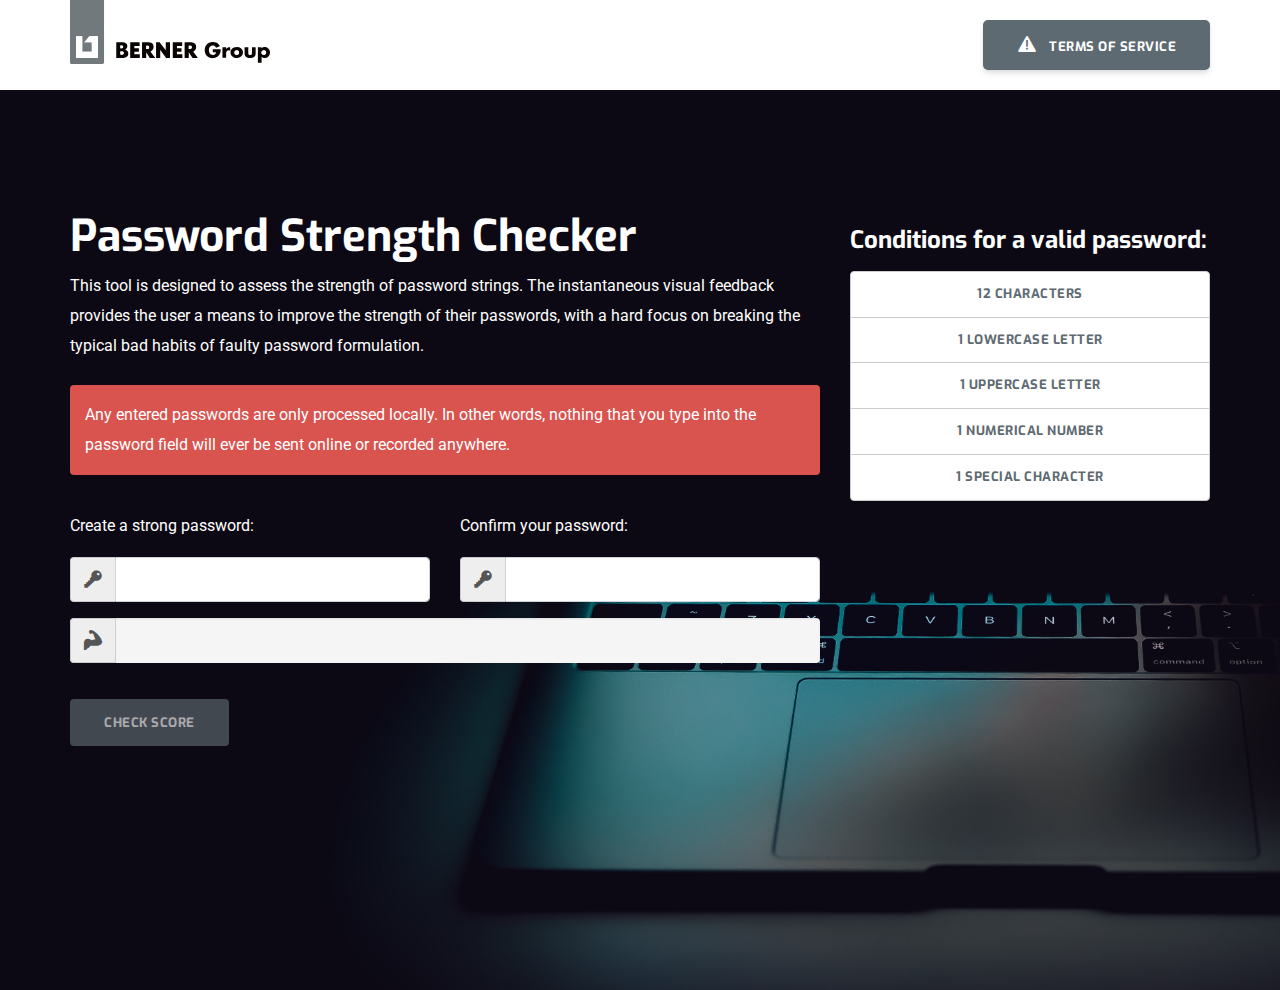
==== password.html @ a25069d3 "Add files via upload" ====
<!DOCTYPE html>
<html lang="en" class="hide-scrollbar">
<head>
<!-- ### META ### -->
<meta http-equiv="Content-Type" content="text/html; charset=UTF-8">
<meta name="author" content="Manuel De Simone">
<!-- ### TITLE ### -->
<title>Password Strength Checker</title>
<!-- ### FAVICON ### -->
<link rel="icon" type="image/svg+xml" href="./images/key.svg">
<!-- ### CSS ### -->
<link rel="stylesheet" href="plugins/bootstrap/css/bootstrap.min.css">
<link rel="stylesheet" href="plugins/icofont/icofont.min.css">
<link rel="stylesheet" href="css/style.css">
</head>
<body id="top">
<!-- ### NAVBAR ### -->
<nav class="navbar navbar-expand-lg navigation" id="navbar">
	<div class="container">
		<a class="navbar-brand" href="index.html">
			<img src="images/logo-bernergroup.svg" alt="Berner Group" class="img-fluid berner-logo">
		</a>
		<button class="navbar-toggler collapsed" type="button" data-toggle="collapse" data-target="#navbarmain" aria-controls="navbarmain" aria-expanded="false" aria-label="Toggle navigation">
			<span class="icofont-navigation-menu"></span>
		</button>
		<div class="collapse navbar-collapse" id="navbarmain">
			<ul class="navbar-nav ml-auto">
				<!-- ### DISCLAIMER BUTTON ### -->
				<button type="button" class="btn btn-main" data-toggle="modal" data-target="#disclaimerModal">
					<i class="icofont-exclamation-tringle mr-2 ico-size"></i> Terms of Service
				</button>
				<!-- ### DISCLAIMER MODAL ### -->
				<div class="modal fade" id="disclaimerModal" tabindex="-1" role="dialog" aria-labelledby="disclaimerModalLabel" aria-hidden="true">
					<div class="modal-dialog modal-lg" role="document">
	  					<div class="modal-content">
							<div class="modal-header">
		  						<h5 class="modal-title" id="disclaimerModalLabel">
									  <i class="icofont-exclamation-tringle mr-2 ico-size"></i> Terms of Service
								</h5>
		  						<button type="button" class="close" data-dismiss="modal" aria-label="Close">
									<span aria-hidden="true">&times;</span>
		  						</button>
							</div>
						<!-- ### DISCLAIMER BODY ### -->
						<div class="modal-body">
							<p>Please read these terms of service carefully before using Our Service.</p>
							<h4>Interpretation</h4>
								<p>The words of which the initial letter is capitalized have meanings defined under the following conditions. The following definitions shall have the same meaning regardless of whether they appear in singular or in plural.</p>
							<h4>Definitions</h4>
								<p>For the purposes of these Terms of Service:</p>
								<ul>
									<li>
										<p><strong>Affiliate</strong> means an entity that controls, is controlled by or is under common control with a party, where &quot;control&quot; means ownership of 50% or more of the shares, equity interest or other securities entitled to vote for election of directors or other managing authority.</p>
									</li>
									<li>
										<p><strong>Country</strong> refers to: Baden-Württemberg, Germany</p>
									</li>
									<li>
										<p><strong>Company</strong> (referred to as either &quot;the Company&quot;, &quot;We&quot;, &quot;Us&quot; or &quot;Our&quot; in this Agreement) refers to Password Strength Checker.</p>
									</li>
									<li>
										<p><strong>Device</strong> means any device that can access the Service such as a computer, a cellphone or a digital tablet.</p>
									</li>
									<li>
										<p><strong>Service</strong> refers to the Website.</p>
									</li>
									<li>
										<p><strong>Terms and Conditions</strong> (also referred as &quot;Terms&quot;) mean these Terms and Conditions that form the entire agreement between You and the Company regarding the use of the Service. This Terms and Conditions agreement has been created with the help of the <a href="https://www.termsfeed.com/terms-conditions-generator/" target="_blank">Terms and Conditions Generator</a>.</p>
									</li>
									<li>
										<p><strong>Third-party Social Media Service</strong> means any services or content (including data, information, products or services) provided by a third-party that may be displayed, included or made available by the Service.</p>
									</li>
									<li>
										<p><strong>Website</strong> refers to Password Strength Checker, accessible from <a href="https://adreport.berner.lan/passwordchecker" rel="external nofollow noopener" target="_blank">https://adreport.berner.lan/passwordchecker</a></p>
									</li>
									<li>
										<p><strong>You</strong> means the individual accessing or using the Service, or the company, or other legal entity on behalf of which such individual is accessing or using the Service, as applicable.</p>
									</li>
									</ul>
							<h4>Acknowledgment</h4>
								<p>These are the Terms and Conditions governing the use of this Service and the agreement that operates between You and the Company. These Terms and Conditions set out the rights and obligations of all users regarding the use of the Service.</p>
								<p>Your access to and use of the Service is conditioned on Your acceptance of and compliance with these Terms and Conditions. These Terms and Conditions apply to all visitors, users and others who access or use the Service.</p>
								<p>By accessing or using the Service You agree to be bound by these Terms and Conditions. If You disagree with any part of these Terms and Conditions then You may not access the Service.</p>
								<p>You represent that you are over the age of 18. The Company does not permit those under 18 to use the Service.</p>
								<p>Your access to and use of the Service is also conditioned on Your acceptance of and compliance with the Privacy Policy of the Company. Our Privacy Policy describes Our policies and procedures on the collection, use and disclosure of Your personal information when You use the Application or the Website and tells You about Your privacy rights and how the law protects You. Please read Our Privacy Policy carefully before using Our Service.</p>
							<h4>Links to Other Websites</h4>
								<p>Our Service may contain links to third-party web sites or services that are not owned or controlled by the Company.</p>
								<p>The Company has no control over, and assumes no responsibility for, the content, privacy policies, or practices of any third party web sites or services. You further acknowledge and agree that the Company shall not be responsible or liable, directly or indirectly, for any damage or loss caused or alleged to be caused by or in connection with the use of or reliance on any such content, goods or services available on or through any such web sites or services.</p>
								<p>We strongly advise You to read the terms and conditions and privacy policies of any third-party web sites or services that You visit.</p>
							<h4>Termination</h4>
								<p>We may terminate or suspend Your access immediately, without prior notice or liability, for any reason whatsoever, including without limitation if You breach these Terms and Conditions.</p>
								<p>Upon termination, Your right to use the Service will cease immediately.</p>
							<h4>Limitation of Liability</h4>
								<p>Notwithstanding any damages that You might incur, the entire liability of the Company and any of its suppliers under any provision of this Terms and Your exclusive remedy for all of the foregoing shall be limited to the amount actually paid by You through the Service or 100 USD if You haven't purchased anything through the Service.</p>
								<p>To the maximum extent permitted by applicable law, in no event shall the Company or its suppliers be liable for any special, incidental, indirect, or consequential damages whatsoever (including, but not limited to, damages for loss of profits, loss of data or other information, for business interruption, for personal injury, loss of privacy arising out of or in any way related to the use of or inability to use the Service, third-party software and/or third-party hardware used with the Service, or otherwise in connection with any provision of this Terms), even if the Company or any supplier has been advised of the possibility of such damages and even if the remedy fails of its essential purpose.</p>
								<p>Some states do not allow the exclusion of implied warranties or limitation of liability for incidental or consequential damages, which means that some of the above limitations may not apply. In these states, each party's liability will be limited to the greatest extent permitted by law.</p>
							<h4>&quot;AS IS&quot; and &quot;AS AVAILABLE&quot; Disclaimer</h4>
								<p>The Service is provided to You &quot;AS IS&quot; and &quot;AS AVAILABLE&quot; and with all faults and defects without warranty of any kind. To the maximum extent permitted under applicable law, the Company, on its own behalf and on behalf of its Affiliates and its and their respective licensors and service providers, expressly disclaims all warranties, whether express, implied, statutory or otherwise, with respect to the Service, including all implied warranties of merchantability, fitness for a particular purpose, title and non-infringement, and warranties that may arise out of course of dealing, course of performance, usage or trade practice. Without limitation to the foregoing, the Company provides no warranty or undertaking, and makes no representation of any kind that the Service will meet Your requirements, achieve any intended results, be compatible or work with any other software, applications, systems or services, operate without interruption, meet any performance or reliability standards or be error free or that any errors or defects can or will be corrected.</p>
								<p>Without limiting the foregoing, neither the Company nor any of the company's provider makes any representation or warranty of any kind, express or implied: (i) as to the operation or availability of the Service, or the information, content, and materials or products included thereon; (ii) that the Service will be uninterrupted or error-free; (iii) as to the accuracy, reliability, or currency of any information or content provided through the Service; or (iv) that the Service, its servers, the content, or e-mails sent from or on behalf of the Company are free of viruses, scripts, trojan horses, worms, malware, timebombs or other harmful components.</p>
								<p>Some jurisdictions do not allow the exclusion of certain types of warranties or limitations on applicable statutory rights of a consumer, so some or all of the above exclusions and limitations may not apply to You. But in such a case the exclusions and limitations set forth in this section shall be applied to the greatest extent enforceable under applicable law.</p>
							<h4>Governing Law</h4>
								<p>The laws of the Country, excluding its conflicts of law rules, shall govern this Terms and Your use of the Service. Your use of the Application may also be subject to other local, state, national, or international laws.</p>
							<h4>Disputes Resolution</h4>
								<p>If You have any concern or dispute about the Service, You agree to first try to resolve the dispute informally by contacting the Company.</p>
							<h4>For European Union (EU) Users</h4>
								<p>If You are a European Union consumer, you will benefit from any mandatory provisions of the law of the country in which you are resident in.</p>
							<h4>United States Legal Compliance</h4>
								<p>You represent and warrant that (i) You are not located in a country that is subject to the United States government embargo, or that has been designated by the United States government as a &quot;terrorist supporting&quot; country, and (ii) You are not listed on any United States government list of prohibited or restricted parties.</p>
							<h4>Severability</h4>
								<p>If any provision of these Terms is held to be unenforceable or invalid, such provision will be changed and interpreted to accomplish the objectives of such provision to the greatest extent possible under applicable law and the remaining provisions will continue in full force and effect.</p>
							<h4>Waiver</h4>
								<p>Except as provided herein, the failure to exercise a right or to require performance of an obligation under this Terms shall not effect a party's ability to exercise such right or require such performance at any time thereafter nor shall be the waiver of a breach constitute a waiver of any subsequent breach.</p>
							<h4>Translation Interpretation</h4>
								<p>These Terms and Conditions may have been translated if We have made them available to You on our Service.
								You agree that the original English text shall prevail in the case of a dispute.</p>
							<h4>Changes to These Terms and Conditions</h4>
								<p>We reserve the right, at Our sole discretion, to modify or replace these Terms at any time. If a revision is material We will make reasonable efforts to provide at least 30 days' notice prior to any new terms taking effect. What constitutes a material change will be determined at Our sole discretion.</p>
								<p>By continuing to access or use Our Service after those revisions become effective, You agree to be bound by the revised terms. If You do not agree to the new terms, in whole or in part, please stop using the website and the Service.</p>
							<h4>Contact</h4>
								<p>If you have any questions about these Terms and Conditions, You can contact me by email: manuel.desimone@berner-group.com</p>
						</div>
							<div class="modal-footer">
		  						<button type="button" class="btn btn-main" data-dismiss="modal">Understood</button>
							</div>
	  					</div>
					</div>
  				</div>
			</ul>
		</div>
	</div>
</nav>
<!-- ### HEADER ### -->
<header class="masthead">
<section class="page-title">	
  <div class="container">
    <div class="row">
		<!-- ### FIELD INPUT ### -->
		<div class="col-md-8">
			<h2 class="mb-2 title-color text-white">Password Strength Checker</h2>
			<p class="mb-4 text-white">This tool is designed to assess the strength of password strings. The instantaneous visual feedback provides the user a means to improve the strength of their passwords, with a hard focus on breaking the typical bad habits of faulty password formulation.</p>
			<p class="danger">Any entered passwords are only processed locally. In other words, nothing that you type into the password field will ever be sent online or recorded anywhere.</p>
			<form id="checkpw" data-toggle="validator" role="form">
					<!-- ### PASSWORD INPUT ### -->
					<div class="new-user">
						<div class="form-group password-group">
								<div class="form-inline row">
									<!-- ### PASSWORD 1 ### -->
									<div class="col-sm-6">
										<p class="text-white">Create a strong password:</p>
										<div class="input-group">
											<span class="input-group-addon"><i class="icofont-key ico-size"></i></span>
											<input
												type="password"
												id="password"
												data-toggle="password"
												class="form-control border-radius-right"
												name="passwordType"
												onkeyup="validatePassword();checkPassword();"
												oninput="confirmPassword();"
												required>
										</div>
										<div class="help-block"></div>
									</div>
									<!-- ### PASSWORD 2 ### -->
									<div class="col-sm-6">
										<p class="text-white">Confirm your password:</p>
										<div class="input-group">
											<span class="input-group-addon"><i class="icofont-key ico-size"></i></span>
											<input 
												type="password"
												id="password2"
												class="form-control border-radius-right" 
												data-match="#password"
												onkeyup="checkPassword();"
												oninput="confirmPassword();"
												required>
										</div>
										<div class="help-block"></div>
									</div>
								</div>
								<!-- ### PASSWORD STRENGTH ### -->
								<div class="progress mt-3 input-group">
									<span class="input-group-addon border-right"><i class="icofont-muscle ico-size"></i></span>
									<span id="passwordStrength" class="progress-bar" role="progressbar" aria-valuenow="0" aria-valuemin="0" aria-valuemax="100"></span>
								</div>
							<!-- ### SHOW PASSWORD <div id="showPassword"></div> ### -->
						</div>
					</div>
				<!-- ### CHECK BUTTON ### -->
				<!-- <span id="confirm-message2" class="confirm-message"></span> -->
				<div class="form-group">
					<input type="button" id="btn-confirm" class="btn btn-main btn-round" data-toggle="modal" data-target="#ModalCenter" value="Check Score" disabled></input>
				</div>
  				<!-- ### SCORE MODAL ### -->
  				<div class="modal fade" id="ModalCenter" tabindex="-1" role="dialog" aria-labelledby="ModalCenterTitle" aria-hidden="true">
					<div class="modal-dialog modal-dialog-centered" role="document">
	  					<div class="modal-content">
							<div class="modal-header">
		  						<h5 class="modal-title" id="ModalLongTitle">Password Scoring</h5>
		  						<button type="button" class="close" data-dismiss="modal" aria-label="Close">
									<span aria-hidden="true">&times;</span>
		  						</button>
							</div>
							<!-- ### PASSWORD SCORE ### -->
							<div class="modal-body">
								<canvas id="confetti"></canvas>
								
								<p id="value-text" class="text-bold score">Password Score is 
									<span id="value-digit"></span>
								</p>
								<span id="confirmMessage" class="confirm-message"></span>
							</div>
							<div class="modal-footer">
		  						<button type="button" class="btn btn-main btn-button" onClick="location.href='password.html'"> <i class="icofont-refresh mr-2 ico-size"></i> Restart</button>
							</div>
	  					</div>
					</div>
  				</div>
			</form>
		</div>
		<!-- ### CHECKER LIST ### -->
      	<div class="col-md-4">
        	<div class="block text-center">
				<div class="icon d-flex align-items-center text-center">
					<h3 class="mt-3 mb-3 text-white">Conditions for a valid password:</h3>
				</div>
		  		<div class="jumbotron-fluid nopadding">
					<div class="container">
			  			<ul class="list-group" id="requirements">
							<li id="length" class="list-group-item" data-type="check">12 characters</li>
							<li id="lowercase" class="list-group-item" data-type="check">1 lowercase letter</li>
							<li id="uppercase" class="list-group-item" data-type="check">1 uppercase letter</li>
							<li id="number" class="list-group-item" data-type="check">1 numerical number</li>
							<li id="special" class="list-group-item" data-type="check">1 special character</li>
			  			</ul>
					</div>
		  		</div>
        	</div>
      	</div>
    </div>
  </div>
</section>
</header>
<!-- ### JS ### -->
<script src="plugins/jquery/jquery.js"></script>
<script src="plugins/bootstrap/js/bootstrap.min.js"></script>
<script src="plugins/confetti/confetti.js"></script>
<script>
// CHEATING NOT ALLOWED
$('body').bind('copy paste',function(e) {
    e.preventDefault(); return false; 
});

// DISABLE BUTTON IF INPUT IS NOT MATCHING
function confirmPassword() {
	var input1 = $("#password").val();
	var input2 = $("#password2").val();

    if (input1 == input2) {
		$('#btn-confirm').removeAttr("disabled");
    }
    else if (input1 !== input2) {
		$('#btn-confirm').attr("disabled", true);
	}
}

// MATCHING PASSWORD INPUTS
function checkPassword() {
    var password = document.getElementById("password");
    var confirm  = document.getElementById("password2");
    var white_text  = "#ffffff";
    var good_color  = "#5cb85c";
    var meh_color   = "#f0ad4e";
    var bad_color   = "#d9534f";

    if (password.value == confirm.value) {
        confirm.style.backgroundColor   = good_color;
        confirm.style.color             = white_text;
    } else {
        confirm.style.backgroundColor   = bad_color;
        confirm.style.color             = white_text;
    }
}

// PASSWORD VALIDATION
function validatePassword() {
    var text = document.getElementById('password').value;
    var length = document.getElementById('length');
    var lowercase = document.getElementById('lowercase');
    var uppercase = document.getElementById('uppercase');
    var number = document.getElementById('number');
    var special = document.getElementById('special');

    checkIfEightChar(text) ? length.classList.add('list-group-item-success') : length.classList.remove('list-group-item-success');
    checkIfOneLowercase(text) ? lowercase.classList.add('list-group-item-success') : lowercase.classList.remove('list-group-item-success');
    checkIfOneUppercase(text) ? uppercase.classList.add('list-group-item-success') : uppercase.classList.remove('list-group-item-success');
    checkIfOneDigit(text) ? number.classList.add('list-group-item-success') : number.classList.remove('list-group-item-success');
    checkIfOneSpecialChar(text) ? special.classList.add('list-group-item-success') : special.classList.remove('list-group-item-success');
}

function checkIfEightChar(text){
    return text.length >= 12;}
function checkIfOneLowercase(text) {
    return /[a-z]/.test(text);}
function checkIfOneUppercase(text) {
    return /[A-Z]/.test(text);}
function checkIfOneDigit(text) {
    return /[0-9]/.test(text);}
function checkIfOneSpecialChar(text) {
    return /[_()~`!#$%\^&*+=\-\[\]\\';,/{}|\\":<>\?]/g.test(text);}

// MEASURE PASSWORD STRENGTH
function ClassifyChar(ch) {
			if (('a' <= ch && 'z' >= ch ) || ' ' == ch)
				return 'lower';
			if ('A' <= ch && 'Z' >= ch)
				return 'upper';
			if ('0' <= ch && '9' >= ch)
				return 'number';
			if (0 <= "`~!@#$%^&*()_-+={}|[]\\:\";',./<>?".indexOf(ch))
				return 'symbol';
			return 'other';
		}
		
		function CalcPasswordStrength(pw) {
			if (!pw.length)
				return 0;
			
			var score = {"lower":26, "upper":26, "number":10, "symbol":35, "other":20};
			
			var dist = {}, used = {};
			for (var i = 0; i < pw.length; i++)
				if (undefined === used[pw[i]])
				{	used[pw[i]] = 1;
					var c = ClassifyChar(pw[i]);
					if (undefined === dist[c])
						dist[c] = score[c] / 2;
					else 
						dist[c] = score[c];
				}
		
				var total = 0;
				$.each(dist, function(k,v){total += v;});
		
				used = {};
				var strength = 1;
				for (var i = 0; i < pw.length; i++)
				{	
					if (undefined === used[pw[i]])
						used[pw[i]] = 1;
					else 
						used[pw[i]]++;
				
					if (total > used[pw[i]])
						strength *= total / used [pw[i]];
				}
			
				return parseInt(Math.log(strength));
		}
            // PROGRESS BAR OF PASSWORD STRENGTH
			$("#password").keyup(function(e) {	
				var ctrl = "#passwordStrength";
				var strength = CalcPasswordStrength($("#password").val());
				var percent = Math.max(15, Math.min(100, parseInt(strength)));
		
				$('#showPassword').text($("#password").val());
		
				$(ctrl).width('' + percent + '%');	
				$(ctrl).removeClass( 'progress-bar-success progress-bar-warning progress-bar-danger' );
			
				if (40 > strength)	
					$(ctrl).text("Weak"),
					$(ctrl).addClass("progress-bar-danger");
				else if (60 > strength)	
					$(ctrl).text("Moderate"),
					$(ctrl).addClass("progress-bar-warning");
				else if (90 > strength)	
					$(ctrl).text("Strong"),
					$(ctrl).addClass("progress-bar-success");
				else
					$(ctrl).text("Very Strong"),
					$(ctrl).addClass("progress-bar-success");
			
				$(ctrl).attr("data-strength",strength);
				$(this).attr("data-strength",strength);

                // OUTPUT VALUE OF PASSWORD STRENGTH
				document.getElementById("value-digit").innerHTML = strength;

                // CHANGING BACKGROUND, ADDING TEXT AND CONFETTI DEPENDING ON PASSWORD STRENGTH
                $(document).ready(function() {
					let btnConfetti = document.querySelector("#confetti");
					var confettiSettings = {target: "confetti"};
					var confetti = new ConfettiGenerator(confettiSettings);
					var message = document.getElementById("confirmMessage");
					confetti.render();

                    $('#btn-confirm').click(function(){
                        if (40 > strength)	
							$("#value-text").addClass("progress-bar-danger"),
					        $("#value-digit").addClass("progress-bar-danger"),
							message.innerHTML = "<p>This password is quite short. The longer a password is the more secure it will be.</p>";
				        else if (60 > strength)
							$("#value-text").removeClass("progress-bar-danger"),
                            $("#value-digit").removeClass("progress-bar-danger"),
							$("#value-text").addClass("progress-bar-warning"),
					        $("#value-digit").addClass("progress-bar-warning"),
							message.innerHTML = "<p>This password is usually good enough for computer logins and to keep out the average person.";
				        else if (90 > strength)
							$("#value-text").removeClass("progress-bar-warning"),
                            $("#value-digit").removeClass("progress-bar-warning"),
							$("#value-text").addClass("progress-bar-success"),
					        $("#value-digit").addClass("progress-bar-success"),
                            $("#confetti").addClass("active"),
							message.innerHTML = "<p>This password is fairly secure cryptographically and skilled hackers may need some good computing power to crack it.</p>";
				        else
							$("#value-text").addClass("progress-bar-success"),
					        $("#value-digit").addClass("progress-bar-success"),
                            $("#confetti").addClass("active"),
							message.innerHTML = "<p>This password is typically good enough to safely guard sensitive information like financial records.</p>";
							//message.innerHTML = '<img src="x.png" alt=":D">';
                    });
                });
			});
</script>
</body>
</html>
---- css/style.css ----
@import url("https://fonts.googleapis.com/css?family=Exo:500,600,700|Roboto&display=swap");
html {
  overflow-x: hidden;
}

/* Hide scrollbar for Chrome, Safari and Opera */
html::-webkit-scrollbar {
  display: none;
}

.hide-scrollbar {
-ms-overflow-style: none;  /* IE and Edge */
  scrollbar-width: none;  /* Firefox */
}

body {
  line-height: 1.6;
  font-family: "Roboto", sans-serif;
  -webkit-font-smoothing: antialiased;
  font-size: 16px;
  color: #5e6a71;
  font-weight: 400;
}

h1, .h1, h2, .h2, h3, .h3, h4, .h4, h5, .h5, h6, .h6 {
  font-family: "Exo", sans-serif;
  font-weight: 700;
  color: #222;
}

h1, .h1 {
  font-size: 2.5rem;
}

h2, .h2 {
  font-size: 44px;
}

h3, .h3 {
  font-size: 1.5rem;
}

h4, .h4 {
  font-size: 1.3rem;
  line-height: 30px;
}

h5, .h5 {
  font-size: 1.25rem;
}

h6, .h6 {
  font-size: 1rem;
}

p {
  line-height: 30px;
}

.navbar-toggle .icon-bar {
  background: #223a66;
}

input[type="email"], input[type="password"], input[type="text"], input[type="tel"] {
  box-shadow: none;
  height: 45px;
  outline: none;
}

input[type="email"]:focus, input[type="password"]:focus, input[type="text"]:focus, input[type="tel"]:focus {
  box-shadow: none;
  border: 1px solid #223a66;
}

.form-control {
  box-shadow: none;
  border-radius: 0;
}

.form-control:focus {
  box-shadow: none;
  border: 1px solid #223a66;
}

.py-7 {
  padding: 7rem 0px;
}

.btn {
  display: inline-block;
  font-size: 14px;
  font-size: 0.8125rem;
  font-weight: 700;
  letter-spacing: .5px;
  padding: .75rem 2rem;
  font-family: "Exo", sans-serif;
  text-transform: uppercase;
  border-radius: 5px;
  border: 2px solid transparent;
  transition: all .35s ease;
}

.btn.btn-icon i {
  border-left: 1px solid rgba(255, 255, 255, 0.09);
  padding-left: 15px;
}

.btn:focus {
  outline: 0px;
  box-shadow: none;
}

.btn-main {
  background: #5e6a71;
  color: #fff;
  border-color: #5e6a71;
  box-shadow: 0 4px 7px -1px rgba(0, 0, 0, 0.11), 0 2px 4px -1px rgba(0, 0, 0, 0.07);
}

.btn-main:hover {
  background: #7e878d;
  border-color: #7e878d;
  color: #fff;
  box-shadow: 0 3px 5px -1px rgba(0, 0, 0, 0.09), 0 2px 3px -1px rgba(0, 0, 0, 0.07);
  transform: scale(1.04);
}

.btn-main-2 {
  background: #e12454;
  color: #fff;
  border-color: #e12454;
}

.btn-main-2:hover {
  background: #223a66;
  color: #fff;
  border-color: #223a66;
}

.btn-solid-border {
  border: 2px solid #223a66;
  background: transparent;
  color: #223a66;
}

.btn-solid-border:hover {
  border: 2px solid #223a66;
  color: #fff;
  background: #223a66;
}

.btn-solid-border:hover.btn-icon i {
  border-left: 1px solid rgba(255, 255, 255, 0.09);
}

.btn-solid-border.btn-icon i {
  border-left: 1px solid rgba(0, 0, 0, 0.09);
}

.btn-transparent {
  background: transparent;
  color: #222;
  border-color: #6F8BA4;
}

.btn-transparent:hover {
  background: #6F8BA4;
  color: #fff;
}

.btn-white {
  background: #fff;
  border-color: #fff;
  color: #222;
}

.btn-white:hover {
  background: #223a66;
  color: #fff;
  border-color: #223a66;
}

.btn-solid-white {
  border-color: #fff;
  color: #fff;
}

.btn-solid-white:hover {
  background: #fff;
  color: #222;
}

.btn-round {
  border-radius: 4px;
}

.btn-round-full {
  border-radius: 50px;
}

.btn.active:focus, .btn:active:focus, .btn:focus {
  outline: 0;
}

.bg-gray {
  background: #eff0f3;
}

.bg-primary {
  background: #223a66;
}

.bg-primary-dark {
  background: #152440;
}

.bg-primary-darker {
  background: #090f1a;
}

.bg-dark {
  background: #222;
}

.bg-gradient {
  background-image: linear-gradient(145deg, rgba(19, 177, 205, 0.95) 0%, rgba(152, 119, 234, 0.95) 100%);
  background-repeat: repeat-x;
}

.section {
  padding: 100px 0;
}

.section-sm {
  padding: 70px 0;
}

.section-bottom {
  padding-bottom: 100px;
}

.subtitle {
  color: #223a66;
  font-size: 14px;
  letter-spacing: 1px;
}

.overlay:before {
  content: "";
  position: absolute;
  left: 0;
  top: 0;
  bottom: 0;
  right: 0;
  width: 100%;
  height: 100%;
  background: #5e6a71;
}

.overly-2 {
  position: relative;
}

.overly-2:before {
  content: "";
  position: absolute;
  left: 0;
  top: 0;
  bottom: 0;
  right: 0;
  width: 100%;
  height: 100%;
  background: rgba(0, 0, 0, 0.8);
}

.text-sm {
  font-size: 14px;
}

.text-md {
  font-size: 2.25rem;
}

.text-lg {
  font-size: 3.75rem;
}

.no-spacing {
  letter-spacing: 0px;
}

/* Links */
a {
  color: #222;
  text-decoration: none;
  transition: all .35s ease;
}

a:focus, a:hover {
  color: #7e878d;
  text-decoration: none;
}

a:focus {
  outline: none;
}

.content-title {
  font-size: 40px;
  line-height: 50px;
}

.page-title {
  padding: 120px 0px 70px 0px;
  position: relative;
}

.page-title .block h1 {
  color: #fff;
}

.page-title .block p {
  color: #fff;
}

.page-title .breadcumb-nav {
  margin-top: 60px;
  padding-top: 30px;
  border-top: 1px solid rgba(255, 255, 255, 0.06);
}

.slick-slide:focus, .slick-slide a {
  outline: none;
}

@media (max-width: 480px) {
  h2, .h2 {
    font-size: 1.3rem;
    line-height: 36px;
  }
}

.title-color {
  color: #000;
}

.secondary-bg {
  background: #223a66;
}

.section-title {
  margin-bottom: 70px;
}

.section-title h2 {
  color: #223a66;
}

.text-lg {
  font-size: 50px;
}

.gray-bg {
  background: #f4f9fc;
}

@media (max-width: 480px) {
  .text-lg {
    font-size: 28px;
  }
}

@media (max-width: 400px) {
  .text-lg {
    font-size: 28px;
  }
}

#navbarmain {
  padding: 52px 0px;
}

#navbarmain .nav-link {
  font-weight: 600;
  padding: 10px 15px;
  color: #222;
  font-family: "Exo", sans-serif;
  text-transform: capitalize;
  font-size: 16px;
  transition: all .25s ease;
}

.dropdown-toggle::after {
  display: none;
}

.navbar-brand {
  margin-top: 10px;
}

.dropdown .dropdown-menu {
  position: absolute;
  display: block;
  background: #fff;
  min-width: 240px;
  top: 130%;
  left: 0;
  right: 0px;
  opacity: 0;
  padding: 0px;
  visibility: hidden;
  transition: all 0.3s ease-out 0s;
  border: 0px;
  border-top: 5px solid #e12454;
  border-radius: 0px;
}

.dropdown:hover .dropdown-menu {
  opacity: 1;
  visibility: visible;
  top: 115%;
}

.dropdown .dropdown-item {
  padding: 13px 20px;
  border-bottom: 1px solid #eee;
  background: transparent;
  font-weight: 400;
  color: #555;
}

.dropdown .dropdown-item:hover {
  color: #e12454;
}

.header-top-bar {
  background: #223a66;
  font-size: 14px;
  padding: 10px 0px;
  box-shadow: 0 1px 2px rgba(0, 0, 0, 0.05);
  color: #fff;
}

.top-bar-info li a {
  color: #fff;
  margin-right: 20px;
}

.top-right-bar a span {
  color: #fff;
  font-weight: 600;
  letter-spacing: 1px;
}

.top-right-bar a i {
  color: #fff;
  margin-right: 10px;
}

.bg-1 {
  background: url("../images/bg/22.jpg") no-repeat 50% 50%;
  background-size: cover;
  position: relative;
}

.banner {
  position: relative;
  overflow: hidden;
  background: #fff;
  background: url("../images/bg.jpg") no-repeat;
  background-size: cover;
  min-height: 550px;
}

.banner .block {
  padding: 80px 0px 160px;
}

.banner .block h1 {
  font-size: 60px;
  line-height: 1.2;
  letter-spacing: -1.2px;
  text-transform: capitalize;
  color: #223a66;
}

.letter-spacing {
  letter-spacing: 2px;
}

.text-color {
  color: #4c575e;
}

.text-white {
  color: #fff;
}

.text-color-2 {
  color: #e12454;
}

.divider {
  width: 40px;
  height: 5px;
  background: #e12454;
}

@media (max-width: 480px) {
  .banner .block h1 {
    font-size: 38px;
    line-height: 50px;
  }
  .banner {
    min-height: 450px;
    background: #fff !important;
  }
}

@media (max-width: 400px) {
  .banner .block h1 {
    font-size: 28px;
    line-height: 40px;
  }
  .banner {
    min-height: 450px;
    background: #fff !important;
  }
}

@media (max-width: 768px) {
  .banner .block h1 {
    font-size: 56px;
    line-height: 70px;
  }
  .banner {
    background: #fff !important;
  }
}

@media (max-width: 992px) {
  .banner {
    background: #fff !important;
  }
}

.about-img img {
  border-radius: 15px;
  box-shadow: 0px 0px 30px 0px rgba(0, 42, 106, 0.1);
}

.award-img {
  height: 120px;
  margin-bottom: 10px;
  align-items: center;
  display: flex;
  justify-content: center;
  background: #eff0f3;
}

.appoinment-content {
  position: relative;
}

.appoinment-content img {
  width: 85%;
}

.appoinment-content .emergency {
  position: absolute;
  content: "";
  right: 10px;
  bottom: 20px;
  background: #223a66;
  padding: 48px;
}

.appoinment-content .emergency h2 {
  color: #fff;
}

.appoinment-content .emergency i {
  margin-right: 10px;
  color: rgba(255, 255, 255, 0.7);
}

.appoinment-form {
  margin-top: 40px;
}

.appoinment-form .form-control {
  background: #f4f9fc;
  height: 55px;
  border-color: rgba(0, 0, 0, 0.05);
}

.appoinment-form textarea.form-control {
  height: auto;
}

.client-thumb {
  text-align: center;
}

.features {
  margin-top: -70px;
}

.feature-item {
  flex-basis: 33.33%;
  margin: 0px 10px;
  padding: 40px 30px;
  background-color: #fff;
  border-radius: 15px 15px 15px 15px;
  box-shadow: 0px 0px 30px 0px rgba(0, 42, 106, 0.1);
}

.feature-text {
  margin-left: 10px;
}

.feature-item .feature-icon i {
  font-size: 50px;
  color: #5e6a71;
}

.feature-item h4 {
  color: #000;
}

.feature-item p {
  font-size: 14px;
}

.feature-section.border-top {
  border-top: 1px solid rgba(0, 0, 0, 0.05) !important;
}

.w-hours li {
  padding: 6px 0px;
  border-bottom: 1px solid rgba(0, 0, 0, 0.05);
}

.counter-stat {
  text-align: center;
  padding: 55px 0px 40px 0px;
  position: relative;
  color: #fff;
}

.counter-stat i {
  display: block;
  color: rgba(255, 255, 255, 0.1);
  font-size: 70px;
  position: absolute;
  left: 0px;
  right: 0px;
  top: 0px;
  -webkit-transform: translateY(25px);
  transform: translateY(25px);
}

.counter-stat span {
  font-size: 70px;
  color: #fff;
}

.counter-stat p {
  margin-bottom: 0px;
  color: rgba(255, 255, 255, 0.7);
}

.mb--80 {
  margin-bottom: -80px;
}

.service {
  padding-top: 180px;
}

.service .service-item {
  background: #fff;
  padding: 30px;
  border-radius: 5px;
}

.service .icon {
  float: left;
  margin-bottom: 10px;
}

.service i {
  color: #e12454;
}

.service h4 {
  padding-left: 20px;
}

.service .content {
  clear: both;
}

.service-block {
  padding: 20px;
  margin-top: 40px;
  border: 1px solid rgba(0, 0, 0, 0.03);
  box-shadow: 0 0 38px rgba(21, 40, 82, 0.07);
}

.service-block img {
  width: 100%;
  margin-top: -60px;
  border: 5px solid #fff;
}

.department-service {
  margin-bottom: 40px;
}

.department-service li {
  margin-bottom: 10px;
}

.department-service li i {
  color: #e12454;
}

.doctors .btn-group .btn {
  border-radius: 0px;
  margin: 0px 2px;
  text-transform: capitalize;
  font-size: 16px;
  padding: .6rem 1.5rem;
  cursor: pointer;
}

.doctors .btn-group .btn.active {
  box-shadow: none !important;
  border-color: transparent;
  background: #e12454;
  color: #fff;
}

.doctors .btn-group .btn.focus {
  box-shadow: none !important;
  border-color: transparent;
}

.doctors .btn-group .btn:focus {
  box-shadow: none !important;
  border-color: transparent;
  background: #e12454;
  color: #fff;
}

.doctors .btn-group .btn:hover {
  box-shadow: none !important;
  border-color: transparent;
  background: #e12454;
  color: #fff;
}

.doctors .btn-group > .btn-group:not(:last-child) > .btn, .doctors .btn-group > .btn:not(:last-child):not(.dropdown-toggle), .doctors .btn-group > .btn:not(:first-child) {
  border-radius: 3px;
}

.doctor-inner-box {
  overflow: hidden;
}

.doctor-inner-box .doctor-profile {
  overflow: hidden;
  position: relative;
  box-shadow: 0px 8px 16px 0px rgba(200, 183, 255, 0.2);
}

.doctor-inner-box .doctor-profile .doctor-img {
  transition: all .35s ease;
}

.doctor-inner-box .doctor-profile .doctor-img:hover {
  -webkit-transform: scale(1.1);
  transform: scale(1.1);
}

.lh-35 {
  line-height: 35px;
}

.doctor-info li {
  margin-bottom: 10px;
  color: #222;
}

.doctor-info li i {
  margin-right: 20px;
  color: #e12454;
}

.read-more {
  color: #223a66;
}

@media (max-width: 480px) {
  .doctors .btn-group {
    display: block;
  }
  .doctors .btn-group .btn {
    margin: 8px 3px;
  }
}

@media (max-width: 400px) {
  .doctors .btn-group {
    display: block;
  }
  .doctors .btn-group .btn {
    margin: 8px 3px;
  }
}

@media (max-width: 768px) {
  .doctors .btn-group {
    display: block;
  }
  .doctors .btn-group .btn {
    margin: 8px 3px;
  }
}

.cta {
  background: url("../images/bg/bg-4.jpg") no-repeat 50% 50%;
  background-size: cover;
  position: relative;
  padding: 50px;
  border-radius: 15px;
}

.cta:before {
  position: absolute;
  content: "";
  left: 0px;
  top: 0px;
  width: 100%;
  height: 100%;
  background-color: #5e6a71;
  border-radius: 15px;
}

.mb-30 {
  margin-bottom: 30px;
}

.text-color-primary {
  color: #223a66;
}

.cta-section {
  margin-bottom: -80px;
}

.cta-2 {
  background: url("../images/bg/cta-bg.png") no-repeat;
  background-position: center center;
}

.cta-page {
  background: url("../images/banner.jpg") no-repeat;
  background-size: cover;
  position: relative;
}

.testimonial {
  position: relative;
  background-color: #111;
}

.testimonial:before {
  width: 48%;
  height: 100%;
  top: 0;
  left: 0px;
  position: absolute;
  content: "";
  background: url("../images/bg/globe.jpg") no-repeat 50% 50%;
}

.testimonial .slick-dots {
  text-align: left;
}

.testimonial-block {
  position: relative;
  margin-bottom: 20px;
}

.testimonial-block p {
  background: #fff;
  font-size: 18px;
}

.testimonial-block .client-info {
  margin-bottom: 20px;
}

.testimonial-block .client-info h4 {
  margin-bottom: 0px;
}

.testimonial-block i {
  font-size: 60px;
  position: absolute;
  right: 46px;
  bottom: 89px;
  opacity: .08;
}

.testimonial-block .slick-dots {
  text-align: left;
}

.testimonial-wrap-2 .slick-dots {
  margin-left: -10px;
}

.testimonial-block.style-2 {
  background: #fff;
  padding: 30px;
  margin: 0px 4px;
  margin-bottom: 30px;
}

.testimonial-block.style-2 .testimonial-thumb {
  float: left;
}

.testimonial-block.style-2 .testimonial-thumb img {
  width: 80px;
  height: 80px;
  border-radius: 100%;
  margin-right: 20px;
  margin-bottom: 30px;
  border: 5px solid #eff0f3;
  margin-top: -5px;
}

.testimonial-block.style-2 .client-info p {
  clear: both;
  background: transparent;
}

.testimonial-block.style-2 i {
  bottom: -20px;
  color: #e12454;
  opacity: .3;
}

@media (max-width: 480px) {
  .testimonial-wrap {
    margin-left: 0px;
  }
  .testimonial::before {
    display: none;
  }
}

@media (max-width: 400px) {
  .testimonial-wrap {
    margin-left: 0px;
  }
  .testimonial::before {
    display: none;
  }
}

@media (max-width: 768px) {
  .testimonial-wrap {
    margin-left: 0px;
  }
  .testimonial::before {
    display: none;
  }
}

@media (max-width: 992px) {
  .testimonial-wrap {
    margin-left: 0px;
  }
  .testimonial::before {
    display: none;
  }
}

.contact-form-wrap .form-group {
  margin-bottom: 20px;
}

.contact-form-wrap .form-group .form-control {
  height: 60px;
  border: 1px solid #EEF2F6;
  box-shadow: none;
  width: 100%;
  background: #f4f9fc;
}

.contact-form-wrap .form-group-2 {
  margin-bottom: 13px;
}

.contact-form-wrap .form-group-2 textarea {
  height: auto;
  border: 1px solid #EEF2F6;
  box-shadow: none;
  background: #f4f9fc;
  width: 100%;
}

.social-icons li {
  margin: 0 6px;
}

.social-icons a {
  margin-right: 10px;
  font-size: 18px;
}

.mt-90 {
  margin-top: 90px;
}

.contact-block {
  text-align: center;
  border: 5px solid #EEF2F6;
  padding: 50px 25px;
}

.contact-block i {
  font-size: 50px;
  margin-bottom: 15px;
  display: inline-block;
  color: #e12454;
}

.blog-item-content h2 {
  font-weight: 600;
  font-size: 38px;
}

/*=================================================================
  Single Blog Page
==================================================================*/
.nav-links .page-numbers {
  display: inline-block;
  width: 50px;
  height: 50px;
  border-radius: 100%;
  background: #eee;
  text-align: center;
  padding-top: 13px;
  font-weight: 600;
  margin-right: 10px;
}

.nav-links .page-numbers:hover {
  background: #223a66;
  color: #fff;
}

.nav-links .page-numbers.current {
  background: #223a66;
  color: #fff;
}

.comment-area .comment-thumb {
  margin-right: 20px;
  margin-bottom: 30px;
}

.comment-area h5 {
  font-size: 18px;
  font-weight: 500;
}

.comment-area span {
  font-size: 14px;
}

.posts-nav h6 {
  font-weight: 500;
}

.quote {
  font-size: 22px;
  color: #223a66;
  padding: 40px;
  font-style: italic;
  border-left: 5px solid #e12454;
  margin: 25px 0px;
}

.tag-option a {
  border: 1px solid #eff0f3;
  padding: 6px 12px;
  color: #6F8BA4;
  font-size: 14px;
}

.comment-form .form-control {
  background: #f7f8fb;
  border-radius: 5px;
  border-color: #f7f8fb;
  height: 50px;
}

.comment-form textarea.form-control {
  height: auto;
}

.post.post-single {
  border: none;
}

.post.post-single .post-thumb {
  margin-top: 30px;
}

.post-sub-heading {
  border-bottom: 1px solid #dedede;
  padding-bottom: 20px;
  letter-spacing: 2px;
  text-transform: uppercase;
  font-size: 16px;
  margin-bottom: 20px;
}

.post-social-share {
  margin-bottom: 50px;
}

.post-comments {
  margin: 30px 0;
}

.post-comments .media {
  margin-top: 20px;
}

.post-comments .media > .pull-left {
  padding-right: 20px;
}

.post-comments .comment-author {
  margin-top: 0;
  margin-bottom: 0px;
  font-weight: 500;
}

.post-comments .comment-author a {
  color: #223a66;
  font-size: 14px;
  text-transform: uppercase;
}

.post-comments time {
  margin: 0 0 5px;
  display: inline-block;
  color: #808080;
  font-size: 12px;
}

.post-comments .comment-button {
  color: #223a66;
  display: inline-block;
  margin-left: 5px;
  font-size: 12px;
}

.post-comments .comment-button i {
  margin-right: 5px;
  display: inline-block;
}

.post-comments .comment-button:hover {
  color: #223a66;
}

.post-excerpt {
  margin-bottom: 60px;
}

.post-excerpt h3 a {
  color: #000;
}

.post-excerpt p {
  margin: 0 0 30px;
}

.post-excerpt blockquote.quote-post {
  margin: 20px 0;
}

.post-excerpt blockquote.quote-post p {
  line-height: 30px;
  font-size: 20px;
  color: #223a66;
}

.comments-section {
  margin-top: 35px;
}

.author-about {
  margin-top: 40px;
}

.post-author {
  margin-right: 20px;
}

.post-author > img {
  border: 1px solid #dedede;
  max-width: 120px;
  padding: 5px;
  width: 100%;
}

.comment-list ul {
  margin-top: 20px;
}

.comment-list ul li {
  margin-bottom: 20px;
}

.comment-wrap {
  border: 1px solid #dedede;
  border-radius: 1px;
  margin-left: 20px;
  padding: 10px;
  position: relative;
}

.comment-wrap .author-avatar {
  margin-right: 10px;
}

.comment-wrap .media .media-heading {
  font-size: 14px;
  margin-bottom: 8px;
}

.comment-wrap .media .media-heading a {
  color: #223a66;
  font-size: 13px;
}

.comment-wrap .media .comment-meta {
  font-size: 12px;
  color: #888;
}

.comment-wrap .media p {
  margin-top: 15px;
}

.comment-reply-form {
  margin-top: 80px;
}

.comment-reply-form input, .comment-reply-form textarea {
  height: 35px;
  border-radius: 0;
  box-shadow: none;
}

.comment-reply-form input:focus, .comment-reply-form textarea:focus {
  box-shadow: none;
  border: 1px solid #223a66;
}

.comment-reply-form textarea, .comment-reply-form .btn-main {
  height: auto;
}

.sidebar-widget {
  margin-bottom: 30px;
  padding-bottom: 35px;
}

.sidebar-widget h5 {
  margin-bottom: 30px;
  position: relative;
  padding-bottom: 15px;
}

.sidebar-widget h5:before {
  position: absolute;
  content: "";
  left: 0px;
  bottom: 0px;
  width: 35px;
  height: 3px;
  background: #e12454;
}

.sidebar-widget.latest-post .media img {
  border-radius: 7px;
}

.sidebar-widget.latest-post .media h6 {
  font-weight: 500;
  line-height: 1.4;
}

.sidebar-widget.latest-post .media p {
  font-size: 12px;
}

.sidebar-widget.category ul li {
  margin-bottom: 10px;
}

.sidebar-widget.category ul li a {
  color: #222;
  transition: all 0.3s ease;
}

.sidebar-widget.category ul li a:hover {
  color: #223a66;
  padding-left: 5px;
}

.sidebar-widget.category ul li span {
  margin-left: 10px;
}

.sidebar-widget.tags a {
  font-size: 12px;
  text-transform: uppercase;
  letter-spacing: .075em;
  line-height: 41px;
  height: 41px;
  font-weight: 500;
  border-radius: 20px;
  color: #666;
  display: inline-block;
  background-color: #eff0f3;
  margin: 0 7px 10px 0;
  padding: 0 25px;
  transition: all .2s ease;
}

.sidebar-widget.tags a:hover {
  color: #fff;
  background: #223a66;
}

.sidebar-widget.schedule-widget {
  background: #f4f9fc;
  padding: 25px;
}

.sidebar-widget.schedule-widget ul li {
  padding: 10px 0px;
  border-bottom: 1px solid #eee;
}

.search-form {
  position: relative;
}

.search-form i {
  position: absolute;
  right: 15px;
  top: 35%;
}

.footer {
  padding-bottom: 10px;
}

.footer .copyright a {
  font-weight: 600;
}

.lh-35 {
  line-height: 35px;
}

.logo {
  font-weight: 600;
  letter-spacing: 1px;
}

.logo h3 {
  color: #223a66;
}

.logo span {
  color: #223a66;
}

.widget .divider {
  height: 3px;
}

.widget h4 {
  color: #223a66;
}

.widget .footer-menu a {
  color: #6F8BA4;
}

.widget .footer-menu a:hover {
  color: #e12454;
}

.footer-contact-block span {
  font-weight: 400;
  color: #6F8BA4;
}

.footer-contact-block i {
  font-size: 20px;
}

.footer-btm {
  border-top: 1px solid rgba(0, 0, 0, 0.06);
}

.footer-socials li a {
  width: 45px;
  height: 45px;
  background: #6F8BA4;
  color: #fff;
  display: inline-block;
  text-align: center;
  border-radius: 100%;
  padding-top: 12px;
}

.widget-contact h6 {
  font-weight: 500;
  margin-bottom: 18px;
}

.widget-contact h6 i {
  color: #e12454;
}

.subscribe {
  position: relative;
}

.subscribe .form-control {
  border-radius: 50px;
  height: 60px;
  padding-left: 25px;
  border-color: #eee;
}

.subscribe .btn {
  position: absolute;
  right: 6px;
  top: 6px;
}

.backtop {
  position: fixed;
  background: #e12454;
  z-index: 9999;
  display: inline-block;
  right: 55px;
  width: 60px;
  height: 60px;
  bottom: 50px;
  text-align: center;
  display: flex;
  justify-content: center;
  align-items: center;
  opacity: 0;
  border-radius: 50px;
}

.backtop i {
  color: #fff;
  font-size: 20px;
}

.reveal {
  transition: all .3s;
  cursor: pointer;
  opacity: 1;
}
.berner-logo {
  position: absolute;
  width: 200px;
  top: 0;
}

.mg-top {
  margin-top: 15px;
}

.ico-size {
  font-size: 20px;
}

.big-text {
  font-size: 60px;
  margin-left: 500px;
}

.bg-grey {
  background-color: #5e6a71;
}

@-webkit-keyframes progress-bar-stripes {
  from {
    background-position: 40px 0;
  }
  to {
    background-position: 0 0;
  }
}
@-o-keyframes progress-bar-stripes {
  from {
    background-position: 40px 0;
  }
  to {
    background-position: 0 0;
  }
}
@keyframes progress-bar-stripes {
  from {
    background-position: 40px 0;
  }
  to {
    background-position: 0 0;
  }
}
.progress {
  height: 45px;
  margin-bottom: 20px;
  overflow: hidden;
  background-color: #f5f5f5;
  border-radius: 4px;
  -webkit-box-shadow: inset 0 1px 2px rgba(0, 0, 0, .1);
          box-shadow: inset 0 1px 2px rgba(0, 0, 0, .1);
}
.progress-bar {
  float: left;
  width: 0;
  height: 100%;
  line-height: 34px;
  color: #fff;
  text-align: center;
  transition: width 500ms linear;
  background-color: #337ab7;
  -webkit-box-shadow: inset 0 -1px 0 rgba(0, 0, 0, .15);
          box-shadow: inset 0 -1px 0 rgba(0, 0, 0, .15);
  -webkit-transition: width .6s ease;
       -o-transition: width .6s ease;
          transition: width .6s ease;
  font-size: 0.8125rem;
  font-weight: 700;
  font-family: "Exo", sans-serif;
  text-transform: uppercase;
  letter-spacing: .5px;
}
.progress-striped .progress-bar,
.progress-bar-striped {
  background-image: -webkit-linear-gradient(45deg, rgba(255, 255, 255, .15) 25%, transparent 25%, transparent 50%, rgba(255, 255, 255, .15) 50%, rgba(255, 255, 255, .15) 75%, transparent 75%, transparent);
  background-image:      -o-linear-gradient(45deg, rgba(255, 255, 255, .15) 25%, transparent 25%, transparent 50%, rgba(255, 255, 255, .15) 50%, rgba(255, 255, 255, .15) 75%, transparent 75%, transparent);
  background-image:         linear-gradient(45deg, rgba(255, 255, 255, .15) 25%, transparent 25%, transparent 50%, rgba(255, 255, 255, .15) 50%, rgba(255, 255, 255, .15) 75%, transparent 75%, transparent);
  -webkit-background-size: 40px 40px;
          background-size: 40px 40px;
}
.progress.active .progress-bar,
.progress-bar.active {
  -webkit-animation: progress-bar-stripes 2s linear infinite;
       -o-animation: progress-bar-stripes 2s linear infinite;
          animation: progress-bar-stripes 2s linear infinite;
}
.progress-bar-success {
  background-color: #5cb85c;
}
.progress-striped .progress-bar-success {
  background-image: -webkit-linear-gradient(45deg, rgba(255, 255, 255, .15) 25%, transparent 25%, transparent 50%, rgba(255, 255, 255, .15) 50%, rgba(255, 255, 255, .15) 75%, transparent 75%, transparent);
  background-image:      -o-linear-gradient(45deg, rgba(255, 255, 255, .15) 25%, transparent 25%, transparent 50%, rgba(255, 255, 255, .15) 50%, rgba(255, 255, 255, .15) 75%, transparent 75%, transparent);
  background-image:         linear-gradient(45deg, rgba(255, 255, 255, .15) 25%, transparent 25%, transparent 50%, rgba(255, 255, 255, .15) 50%, rgba(255, 255, 255, .15) 75%, transparent 75%, transparent);
}
.progress-bar-info {
  background-color: #5bc0de;
}
.progress-striped .progress-bar-info {
  background-image: -webkit-linear-gradient(45deg, rgba(255, 255, 255, .15) 25%, transparent 25%, transparent 50%, rgba(255, 255, 255, .15) 50%, rgba(255, 255, 255, .15) 75%, transparent 75%, transparent);
  background-image:      -o-linear-gradient(45deg, rgba(255, 255, 255, .15) 25%, transparent 25%, transparent 50%, rgba(255, 255, 255, .15) 50%, rgba(255, 255, 255, .15) 75%, transparent 75%, transparent);
  background-image:         linear-gradient(45deg, rgba(255, 255, 255, .15) 25%, transparent 25%, transparent 50%, rgba(255, 255, 255, .15) 50%, rgba(255, 255, 255, .15) 75%, transparent 75%, transparent);
}
.progress-bar-warning {
  background-color: #f0ad4e;
}
.progress-striped .progress-bar-warning {
  background-image: -webkit-linear-gradient(45deg, rgba(255, 255, 255, .15) 25%, transparent 25%, transparent 50%, rgba(255, 255, 255, .15) 50%, rgba(255, 255, 255, .15) 75%, transparent 75%, transparent);
  background-image:      -o-linear-gradient(45deg, rgba(255, 255, 255, .15) 25%, transparent 25%, transparent 50%, rgba(255, 255, 255, .15) 50%, rgba(255, 255, 255, .15) 75%, transparent 75%, transparent);
  background-image:         linear-gradient(45deg, rgba(255, 255, 255, .15) 25%, transparent 25%, transparent 50%, rgba(255, 255, 255, .15) 50%, rgba(255, 255, 255, .15) 75%, transparent 75%, transparent);
}
.progress-bar-danger {
  background-color: #d9534f;
}
.progress-striped .progress-bar-danger {
  background-image: -webkit-linear-gradient(45deg, rgba(255, 255, 255, .15) 25%, transparent 25%, transparent 50%, rgba(255, 255, 255, .15) 50%, rgba(255, 255, 255, .15) 75%, transparent 75%, transparent);
  background-image:      -o-linear-gradient(45deg, rgba(255, 255, 255, .15) 25%, transparent 25%, transparent 50%, rgba(255, 255, 255, .15) 50%, rgba(255, 255, 255, .15) 75%, transparent 75%, transparent);
  background-image:         linear-gradient(45deg, rgba(255, 255, 255, .15) 25%, transparent 25%, transparent 50%, rgba(255, 255, 255, .15) 50%, rgba(255, 255, 255, .15) 75%, transparent 75%, transparent);
}

.btn.disabled,
.btn[disabled],
fieldset[disabled] .btn {
  cursor: not-allowed;
  filter: alpha(opacity=65);
  -webkit-box-shadow: none;
          box-shadow: none;
  opacity: .65;
}

.nopadding {
  padding: 0 !important;
}

.has-feedback {
  position: relative;
}
.has-feedback .form-control {
  padding-right: 42.5px;
}
.form-control-feedback {
  position: absolute;
  top: 0;
  right: 0;
  z-index: 2;
  display: block;
  width: 34px;
  height: 34px;
  line-height: 34px;
  text-align: center;
  pointer-events: none;
}
.input-lg + .form-control-feedback,
.input-group-lg + .form-control-feedback,
.form-group-lg .form-control + .form-control-feedback {
  width: 46px;
  height: 46px;
  line-height: 46px;
}
.input-sm + .form-control-feedback,
.input-group-sm + .form-control-feedback,
.form-group-sm .form-control + .form-control-feedback {
  width: 30px;
  height: 30px;
  line-height: 30px;
}
.has-success .help-block,
.has-success .control-label,
.has-success .radio,
.has-success .checkbox,
.has-success .radio-inline,
.has-success .checkbox-inline,
.has-success.radio label,
.has-success.checkbox label,
.has-success.radio-inline label,
.has-success.checkbox-inline label {
  color: #3c763d;
}
.has-success .form-control {
  border-color: #3c763d;
  -webkit-box-shadow: inset 0 1px 1px rgba(0, 0, 0, .075);
          box-shadow: inset 0 1px 1px rgba(0, 0, 0, .075);
}
.has-success .form-control:focus {
  border-color: #2b542c;
  -webkit-box-shadow: inset 0 1px 1px rgba(0, 0, 0, .075), 0 0 6px #67b168;
          box-shadow: inset 0 1px 1px rgba(0, 0, 0, .075), 0 0 6px #67b168;
}
.has-success .input-group-addon {
  color: #3c763d;
  background-color: #dff0d8;
  border-color: #3c763d;
}
.has-success .form-control-feedback {
  color: #3c763d;
}
.has-warning .help-block,
.has-warning .control-label,
.has-warning .radio,
.has-warning .checkbox,
.has-warning .radio-inline,
.has-warning .checkbox-inline,
.has-warning.radio label,
.has-warning.checkbox label,
.has-warning.radio-inline label,
.has-warning.checkbox-inline label {
  color: #8a6d3b;
}
.has-warning .form-control {
  border-color: #8a6d3b;
  -webkit-box-shadow: inset 0 1px 1px rgba(0, 0, 0, .075);
          box-shadow: inset 0 1px 1px rgba(0, 0, 0, .075);
}
.has-warning .form-control:focus {
  border-color: #66512c;
  -webkit-box-shadow: inset 0 1px 1px rgba(0, 0, 0, .075), 0 0 6px #c0a16b;
          box-shadow: inset 0 1px 1px rgba(0, 0, 0, .075), 0 0 6px #c0a16b;
}
.has-warning .input-group-addon {
  color: #8a6d3b;
  background-color: #fcf8e3;
  border-color: #8a6d3b;
}
.has-warning .form-control-feedback {
  color: #8a6d3b;
}
.has-error .help-block,
.has-error .control-label,
.has-error .radio,
.has-error .checkbox,
.has-error .radio-inline,
.has-error .checkbox-inline,
.has-error.radio label,
.has-error.checkbox label,
.has-error.radio-inline label,
.has-error.checkbox-inline label {
  color: #a94442;
}
.has-error .form-control {
  border-color: #a94442;
  -webkit-box-shadow: inset 0 1px 1px rgba(0, 0, 0, .075);
          box-shadow: inset 0 1px 1px rgba(0, 0, 0, .075);
}
.has-error .form-control:focus {
  border-color: #843534;
  -webkit-box-shadow: inset 0 1px 1px rgba(0, 0, 0, .075), 0 0 6px #ce8483;
          box-shadow: inset 0 1px 1px rgba(0, 0, 0, .075), 0 0 6px #ce8483;
}
.has-error .input-group-addon {
  color: #a94442;
  background-color: #f2dede;
  border-color: #a94442;
}
.has-error .form-control-feedback {
  color: #a94442;
}
.has-feedback label ~ .form-control-feedback {
  top: 25px;
}
.has-feedback label.sr-only ~ .form-control-feedback {
  top: 0;
}

.input-group {
  position: relative;
  display: table;
  border-collapse: separate;
}
.input-group[class*="col-"] {
  float: none;
  padding-right: 0;
  padding-left: 0;
}
.input-group .form-control {
  position: relative;
  z-index: 2;
  float: left;
  width: 100%;
  margin-bottom: 0;
}
.input-group .form-control:focus {
  z-index: 3;
}
.input-group-lg > .form-control,
.input-group-lg > .input-group-addon,
.input-group-lg > .input-group-btn > .btn {
  height: 46px;
  padding: 10px 16px;
  font-size: 18px;
  line-height: 1.3333333;
  border-radius: 6px;
}
select.input-group-lg > .form-control,
select.input-group-lg > .input-group-addon,
select.input-group-lg > .input-group-btn > .btn {
  height: 46px;
  line-height: 46px;
}
textarea.input-group-lg > .form-control,
textarea.input-group-lg > .input-group-addon,
textarea.input-group-lg > .input-group-btn > .btn,
select[multiple].input-group-lg > .form-control,
select[multiple].input-group-lg > .input-group-addon,
select[multiple].input-group-lg > .input-group-btn > .btn {
  height: auto;
}
.input-group-sm > .form-control,
.input-group-sm > .input-group-addon,
.input-group-sm > .input-group-btn > .btn {
  height: 30px;
  padding: 5px 10px;
  font-size: 12px;
  line-height: 1.5;
  border-radius: 3px;
}
select.input-group-sm > .form-control,
select.input-group-sm > .input-group-addon,
select.input-group-sm > .input-group-btn > .btn {
  height: 30px;
  line-height: 30px;
}
textarea.input-group-sm > .form-control,
textarea.input-group-sm > .input-group-addon,
textarea.input-group-sm > .input-group-btn > .btn,
select[multiple].input-group-sm > .form-control,
select[multiple].input-group-sm > .input-group-addon,
select[multiple].input-group-sm > .input-group-btn > .btn {
  height: auto;
}
.input-group-addon,
.input-group-btn,
.input-group .form-control {
  display: table-cell;
}
.input-group-addon:not(:first-child):not(:last-child),
.input-group-btn:not(:first-child):not(:last-child),
.input-group .form-control:not(:first-child):not(:last-child) {
  border-radius: 0;
}
.input-group-addon,
.input-group-btn {
  width: 1%;
  white-space: nowrap;
  vertical-align: middle;
}
.input-group-addon {
  padding: 6px 12px;
  font-size: 14px;
  font-weight: normal;
  line-height: 1;
  color: #555;
  text-align: center;
  background-color: #eee;
  border: 1px solid #ccc;
  border-radius: 4px;
}
.input-group-addon.input-sm {
  padding: 5px 10px;
  font-size: 12px;
  border-radius: 3px;
}
.input-group-addon.input-lg {
  padding: 10px 16px;
  font-size: 18px;
  border-radius: 6px;
}
.input-group-addon input[type="radio"],
.input-group-addon input[type="checkbox"] {
  margin-top: 0;
}
.input-group .form-control:first-child,
.input-group-addon:first-child,
.input-group-btn:first-child > .btn,
.input-group-btn:first-child > .btn-group > .btn,
.input-group-btn:first-child > .dropdown-toggle,
.input-group-btn:last-child > .btn:not(:last-child):not(.dropdown-toggle),
.input-group-btn:last-child > .btn-group:not(:last-child) > .btn {
  border-top-right-radius: 0;
  border-bottom-right-radius: 0;
}
.input-group-addon:first-child {
  border-right: 0;
}
.input-group .form-control:last-child,
.input-group-addon:last-child,
.input-group-btn:last-child > .btn,
.input-group-btn:last-child > .btn-group > .btn,
.input-group-btn:last-child > .dropdown-toggle,
.input-group-btn:first-child > .btn:not(:first-child),
.input-group-btn:first-child > .btn-group:not(:first-child) > .btn {
  border-top-left-radius: 0;
  border-bottom-left-radius: 0;
}
.input-group-addon:last-child {
  border-left: 0;
}

.masthead {
	height: 100vh;
  min-height: 800px;
	background-image: url("../images/bg-2.jpg");
	background-size: cover;
	background-position: center;
	background-repeat: no-repeat;
}

.h-100 {
	height: 100% !important;
}

.border-right {
  border-right: 1px solid #ccc !important;
}

.border-radius-right {
  border-top-right-radius: 4px;
  border-bottom-right-radius: 4px;
}

.list-group{
  display: -ms-flexbox;
  display: flex;
  -ms-flex-direction: column;
  flex-direction: column;
  padding-left: 0;
  margin-bottom: 0;
}

.list-group-item{
  position:relative;
  display:block;padding:.75rem 1.25rem;
  margin-bottom:-1px;background-color:#fff;
  border:1px solid #ccc;
  -webkit-transition: background-color 200ms linear;
  -moz-transition: background-color 200ms linear;
  -o-transition: background-color 200ms linear;
  -ms-transition: background-color 200ms linear;
  transition: background-color 200ms linear;
  font-size: 0.8125rem;
  font-weight: 700;
  font-family: "Exo", sans-serif;
  text-transform: uppercase;
  letter-spacing: .5px;
}

.confirm-message{
  margin: 0;
  padding: 0;
}

.score {
  color: #fff;
  border-radius: 4px;
  padding: 10px;
  font-weight: bold;
}

input[type=password]::-ms-reveal,
input[type=password]::-ms-clear
{
    display: none;
}

#confetti {
  position: fixed;
  top: 0;
  left: 0;
  width: 100%;
  height: 100vh;
  z-index: -1;
  visibility: hidden;
}

#confetti.active {
  visibility: visible;
}

.disclaimer-link {
  cursor: pointer !important;
}

.danger {
  color: #fff;
  background-color: #d9534f;
  padding: 15px;
  border-radius: 4px;
}

.text-bold {
  font-weight: bold;
}
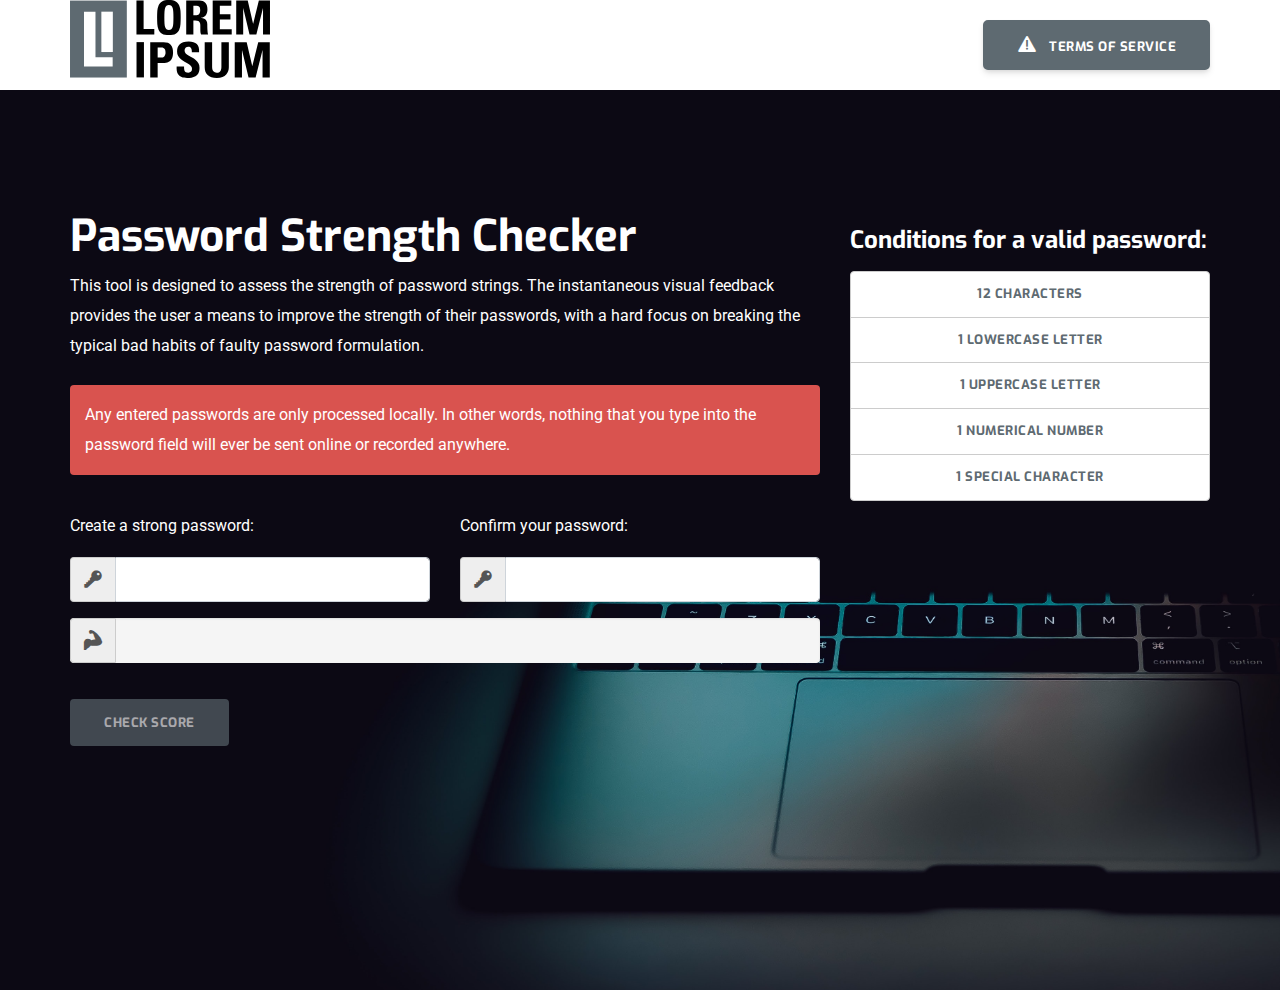
==== commit 0496a0e1: "Generalizing files" ====
--- a/password.html
+++ b/password.html
@@ -1,317 +1,441 @@
 <!DOCTYPE html>
 <html lang="en" class="hide-scrollbar">
+
 <head>
-<!-- ### META ### -->
-<meta http-equiv="Content-Type" content="text/html; charset=UTF-8">
-<meta name="author" content="Manuel De Simone">
-<!-- ### TITLE ### -->
-<title>Password Strength Checker</title>
-<!-- ### FAVICON ### -->
-<link rel="icon" type="image/svg+xml" href="./images/key.svg">
-<!-- ### CSS ### -->
-<link rel="stylesheet" href="plugins/bootstrap/css/bootstrap.min.css">
-<link rel="stylesheet" href="plugins/icofont/icofont.min.css">
-<link rel="stylesheet" href="css/style.css">
+	<!-- ### META ### -->
+	<meta http-equiv="Content-Type" content="text/html; charset=UTF-8">
+	<meta name="author" content="Manuel De Simone">
+	<!-- ### TITLE ### -->
+	<title>Password Strength Checker</title>
+	<!-- ### FAVICON ### -->
+	<link rel="icon" type="image/svg+xml" href="./images/key.svg">
+	<!-- ### CSS ### -->
+	<link rel="stylesheet" href="plugins/bootstrap/css/bootstrap.min.css">
+	<link rel="stylesheet" href="plugins/icofont/icofont.min.css">
+	<link rel="stylesheet" href="css/style.css">
 </head>
+
 <body id="top">
-<!-- ### NAVBAR ### -->
-<nav class="navbar navbar-expand-lg navigation" id="navbar">
-	<div class="container">
-		<a class="navbar-brand" href="index.html">
-			<img src="images/logo-bernergroup.svg" alt="Berner Group" class="img-fluid berner-logo">
-		</a>
-		<button class="navbar-toggler collapsed" type="button" data-toggle="collapse" data-target="#navbarmain" aria-controls="navbarmain" aria-expanded="false" aria-label="Toggle navigation">
-			<span class="icofont-navigation-menu"></span>
-		</button>
-		<div class="collapse navbar-collapse" id="navbarmain">
-			<ul class="navbar-nav ml-auto">
-				<!-- ### DISCLAIMER BUTTON ### -->
-				<button type="button" class="btn btn-main" data-toggle="modal" data-target="#disclaimerModal">
-					<i class="icofont-exclamation-tringle mr-2 ico-size"></i> Terms of Service
-				</button>
-				<!-- ### DISCLAIMER MODAL ### -->
-				<div class="modal fade" id="disclaimerModal" tabindex="-1" role="dialog" aria-labelledby="disclaimerModalLabel" aria-hidden="true">
-					<div class="modal-dialog modal-lg" role="document">
-	  					<div class="modal-content">
-							<div class="modal-header">
-		  						<h5 class="modal-title" id="disclaimerModalLabel">
-									  <i class="icofont-exclamation-tringle mr-2 ico-size"></i> Terms of Service
-								</h5>
-		  						<button type="button" class="close" data-dismiss="modal" aria-label="Close">
-									<span aria-hidden="true">&times;</span>
-		  						</button>
+	<!-- ### NAVBAR ### -->
+	<nav class="navbar navbar-expand-lg navigation" id="navbar">
+		<div class="container">
+			<a class="navbar-brand" href="index.html">
+				<img src="images/logo-lorem-ipsum.svg" alt="Logo" class="img-fluid domain-logo">
+			</a>
+			<button class="navbar-toggler collapsed" type="button" data-toggle="collapse" data-target="#navbarmain"
+				aria-controls="navbarmain" aria-expanded="false" aria-label="Toggle navigation">
+				<span class="icofont-navigation-menu"></span>
+			</button>
+			<div class="collapse navbar-collapse" id="navbarmain">
+				<ul class="navbar-nav ml-auto">
+					<!-- ### DISCLAIMER BUTTON ### -->
+					<button type="button" class="btn btn-main" data-toggle="modal" data-target="#disclaimerModal">
+						<i class="icofont-exclamation-tringle mr-2 ico-size"></i> Terms of Service
+					</button>
+					<!-- ### DISCLAIMER MODAL ### -->
+					<div class="modal fade" id="disclaimerModal" tabindex="-1" role="dialog"
+						aria-labelledby="disclaimerModalLabel" aria-hidden="true">
+						<div class="modal-dialog modal-lg" role="document">
+							<div class="modal-content">
+								<div class="modal-header">
+									<h5 class="modal-title" id="disclaimerModalLabel">
+										<i class="icofont-exclamation-tringle mr-2 ico-size"></i> Terms of Service
+									</h5>
+									<button type="button" class="close" data-dismiss="modal" aria-label="Close">
+										<span aria-hidden="true">&times;</span>
+									</button>
+								</div>
+								<!-- ### DISCLAIMER BODY ### -->
+								<div class="modal-body">
+									<p>Please read these terms of service carefully before using Our Service.</p>
+									<h4>Interpretation</h4>
+									<p>The words of which the initial letter is capitalized have meanings defined under
+										the following conditions. The following definitions shall have the same meaning
+										regardless of whether they appear in singular or in plural.</p>
+									<h4>Definitions</h4>
+									<p>For the purposes of these Terms of Service:</p>
+									<ul>
+										<li>
+											<p><strong>Affiliate</strong> means an entity that controls, is controlled
+												by or is under common control with a party, where &quot;control&quot;
+												means ownership of 50% or more of the shares, equity interest or other
+												securities entitled to vote for election of directors or other managing
+												authority.</p>
+										</li>
+										<li>
+											<p><strong>Country</strong> refers to: Baden-Württemberg, Germany</p>
+										</li>
+										<li>
+											<p><strong>Company</strong> (referred to as either &quot;the Company&quot;,
+												&quot;We&quot;, &quot;Us&quot; or &quot;Our&quot; in this Agreement)
+												refers to Password Strength Checker.</p>
+										</li>
+										<li>
+											<p><strong>Device</strong> means any device that can access the Service such
+												as a computer, a cellphone or a digital tablet.</p>
+										</li>
+										<li>
+											<p><strong>Service</strong> refers to the Website.</p>
+										</li>
+										<li>
+											<p><strong>Terms and Conditions</strong> (also referred as
+												&quot;Terms&quot;) mean these Terms and Conditions that form the entire
+												agreement between You and the Company regarding the use of the Service.
+												This Terms and Conditions agreement has been created with the help of
+												the <a href="https://www.termsfeed.com/terms-conditions-generator/"
+													target="_blank">Terms and Conditions Generator</a>.</p>
+										</li>
+										<li>
+											<p><strong>Third-party Social Media Service</strong> means any services or
+												content (including data, information, products or services) provided by
+												a third-party that may be displayed, included or made available by the
+												Service.</p>
+										</li>
+										<li>
+											<p><strong>Website</strong> refers to Password Strength Checker, accessible
+												from <a href="https://manueldesimone.de/projects/password-checker/index.html"
+													rel="external nofollow noopener"
+													target="_blank">https://manueldesimone.de/projects/password-checker/index.html</a></p>
+										</li>
+										<li>
+											<p><strong>You</strong> means the individual accessing or using the Service,
+												or the company, or other legal entity on behalf of which such individual
+												is accessing or using the Service, as applicable.</p>
+										</li>
+									</ul>
+									<h4>Acknowledgment</h4>
+									<p>These are the Terms and Conditions governing the use of this Service and the
+										agreement that operates between You and the Company. These Terms and Conditions
+										set out the rights and obligations of all users regarding the use of the
+										Service.</p>
+									<p>Your access to and use of the Service is conditioned on Your acceptance of and
+										compliance with these Terms and Conditions. These Terms and Conditions apply to
+										all visitors, users and others who access or use the Service.</p>
+									<p>By accessing or using the Service You agree to be bound by these Terms and
+										Conditions. If You disagree with any part of these Terms and Conditions then You
+										may not access the Service.</p>
+									<p>You represent that you are over the age of 18. The Company does not permit those
+										under 18 to use the Service.</p>
+									<p>Your access to and use of the Service is also conditioned on Your acceptance of
+										and compliance with the Privacy Policy of the Company. Our Privacy Policy
+										describes Our policies and procedures on the collection, use and disclosure of
+										Your personal information when You use the Application or the Website and tells
+										You about Your privacy rights and how the law protects You. Please read Our
+										Privacy Policy carefully before using Our Service.</p>
+									<h4>Links to Other Websites</h4>
+									<p>Our Service may contain links to third-party web sites or services that are not
+										owned or controlled by the Company.</p>
+									<p>The Company has no control over, and assumes no responsibility for, the content,
+										privacy policies, or practices of any third party web sites or services. You
+										further acknowledge and agree that the Company shall not be responsible or
+										liable, directly or indirectly, for any damage or loss caused or alleged to be
+										caused by or in connection with the use of or reliance on any such content,
+										goods or services available on or through any such web sites or services.</p>
+									<p>We strongly advise You to read the terms and conditions and privacy policies of
+										any third-party web sites or services that You visit.</p>
+									<h4>Termination</h4>
+									<p>We may terminate or suspend Your access immediately, without prior notice or
+										liability, for any reason whatsoever, including without limitation if You breach
+										these Terms and Conditions.</p>
+									<p>Upon termination, Your right to use the Service will cease immediately.</p>
+									<h4>Limitation of Liability</h4>
+									<p>Notwithstanding any damages that You might incur, the entire liability of the
+										Company and any of its suppliers under any provision of this Terms and Your
+										exclusive remedy for all of the foregoing shall be limited to the amount
+										actually paid by You through the Service or 100 USD if You haven't purchased
+										anything through the Service.</p>
+									<p>To the maximum extent permitted by applicable law, in no event shall the Company
+										or its suppliers be liable for any special, incidental, indirect, or
+										consequential damages whatsoever (including, but not limited to, damages for
+										loss of profits, loss of data or other information, for business interruption,
+										for personal injury, loss of privacy arising out of or in any way related to the
+										use of or inability to use the Service, third-party software and/or third-party
+										hardware used with the Service, or otherwise in connection with any provision of
+										this Terms), even if the Company or any supplier has been advised of the
+										possibility of such damages and even if the remedy fails of its essential
+										purpose.</p>
+									<p>Some states do not allow the exclusion of implied warranties or limitation of
+										liability for incidental or consequential damages, which means that some of the
+										above limitations may not apply. In these states, each party's liability will be
+										limited to the greatest extent permitted by law.</p>
+									<h4>&quot;AS IS&quot; and &quot;AS AVAILABLE&quot; Disclaimer</h4>
+									<p>The Service is provided to You &quot;AS IS&quot; and &quot;AS AVAILABLE&quot; and
+										with all faults and defects without warranty of any kind. To the maximum extent
+										permitted under applicable law, the Company, on its own behalf and on behalf of
+										its Affiliates and its and their respective licensors and service providers,
+										expressly disclaims all warranties, whether express, implied, statutory or
+										otherwise, with respect to the Service, including all implied warranties of
+										merchantability, fitness for a particular purpose, title and non-infringement,
+										and warranties that may arise out of course of dealing, course of performance,
+										usage or trade practice. Without limitation to the foregoing, the Company
+										provides no warranty or undertaking, and makes no representation of any kind
+										that the Service will meet Your requirements, achieve any intended results, be
+										compatible or work with any other software, applications, systems or services,
+										operate without interruption, meet any performance or reliability standards or
+										be error free or that any errors or defects can or will be corrected.</p>
+									<p>Without limiting the foregoing, neither the Company nor any of the company's
+										provider makes any representation or warranty of any kind, express or implied:
+										(i) as to the operation or availability of the Service, or the information,
+										content, and materials or products included thereon; (ii) that the Service will
+										be uninterrupted or error-free; (iii) as to the accuracy, reliability, or
+										currency of any information or content provided through the Service; or (iv)
+										that the Service, its servers, the content, or e-mails sent from or on behalf of
+										the Company are free of viruses, scripts, trojan horses, worms, malware,
+										timebombs or other harmful components.</p>
+									<p>Some jurisdictions do not allow the exclusion of certain types of warranties or
+										limitations on applicable statutory rights of a consumer, so some or all of the
+										above exclusions and limitations may not apply to You. But in such a case the
+										exclusions and limitations set forth in this section shall be applied to the
+										greatest extent enforceable under applicable law.</p>
+									<h4>Governing Law</h4>
+									<p>The laws of the Country, excluding its conflicts of law rules, shall govern this
+										Terms and Your use of the Service. Your use of the Application may also be
+										subject to other local, state, national, or international laws.</p>
+									<h4>Disputes Resolution</h4>
+									<p>If You have any concern or dispute about the Service, You agree to first try to
+										resolve the dispute informally by contacting the Company.</p>
+									<h4>For European Union (EU) Users</h4>
+									<p>If You are a European Union consumer, you will benefit from any mandatory
+										provisions of the law of the country in which you are resident in.</p>
+									<h4>United States Legal Compliance</h4>
+									<p>You represent and warrant that (i) You are not located in a country that is
+										subject to the United States government embargo, or that has been designated by
+										the United States government as a &quot;terrorist supporting&quot; country, and
+										(ii) You are not listed on any United States government list of prohibited or
+										restricted parties.</p>
+									<h4>Severability</h4>
+									<p>If any provision of these Terms is held to be unenforceable or invalid, such
+										provision will be changed and interpreted to accomplish the objectives of such
+										provision to the greatest extent possible under applicable law and the remaining
+										provisions will continue in full force and effect.</p>
+									<h4>Waiver</h4>
+									<p>Except as provided herein, the failure to exercise a right or to require
+										performance of an obligation under this Terms shall not effect a party's ability
+										to exercise such right or require such performance at any time thereafter nor
+										shall be the waiver of a breach constitute a waiver of any subsequent breach.
+									</p>
+									<h4>Translation Interpretation</h4>
+									<p>These Terms and Conditions may have been translated if We have made them
+										available to You on our Service.
+										You agree that the original English text shall prevail in the case of a dispute.
+									</p>
+									<h4>Changes to These Terms and Conditions</h4>
+									<p>We reserve the right, at Our sole discretion, to modify or replace these Terms at
+										any time. If a revision is material We will make reasonable efforts to provide
+										at least 30 days' notice prior to any new terms taking effect. What constitutes
+										a material change will be determined at Our sole discretion.</p>
+									<p>By continuing to access or use Our Service after those revisions become
+										effective, You agree to be bound by the revised terms. If You do not agree to
+										the new terms, in whole or in part, please stop using the website and the
+										Service.</p>
+									<h4>Contact</h4>
+									<p>If you have any questions about these Terms and Conditions, You can contact me by
+										email: manuel.desimone@domain.com</p>
+								</div>
+								<div class="modal-footer">
+									<button type="button" class="btn btn-main" data-dismiss="modal">Understood</button>
+								</div>
 							</div>
-						<!-- ### DISCLAIMER BODY ### -->
-						<div class="modal-body">
-							<p>Please read these terms of service carefully before using Our Service.</p>
-							<h4>Interpretation</h4>
-								<p>The words of which the initial letter is capitalized have meanings defined under the following conditions. The following definitions shall have the same meaning regardless of whether they appear in singular or in plural.</p>
-							<h4>Definitions</h4>
-								<p>For the purposes of these Terms of Service:</p>
-								<ul>
-									<li>
-										<p><strong>Affiliate</strong> means an entity that controls, is controlled by or is under common control with a party, where &quot;control&quot; means ownership of 50% or more of the shares, equity interest or other securities entitled to vote for election of directors or other managing authority.</p>
-									</li>
-									<li>
-										<p><strong>Country</strong> refers to: Baden-Württemberg, Germany</p>
-									</li>
-									<li>
-										<p><strong>Company</strong> (referred to as either &quot;the Company&quot;, &quot;We&quot;, &quot;Us&quot; or &quot;Our&quot; in this Agreement) refers to Password Strength Checker.</p>
-									</li>
-									<li>
-										<p><strong>Device</strong> means any device that can access the Service such as a computer, a cellphone or a digital tablet.</p>
-									</li>
-									<li>
-										<p><strong>Service</strong> refers to the Website.</p>
-									</li>
-									<li>
-										<p><strong>Terms and Conditions</strong> (also referred as &quot;Terms&quot;) mean these Terms and Conditions that form the entire agreement between You and the Company regarding the use of the Service. This Terms and Conditions agreement has been created with the help of the <a href="https://www.termsfeed.com/terms-conditions-generator/" target="_blank">Terms and Conditions Generator</a>.</p>
-									</li>
-									<li>
-										<p><strong>Third-party Social Media Service</strong> means any services or content (including data, information, products or services) provided by a third-party that may be displayed, included or made available by the Service.</p>
-									</li>
-									<li>
-										<p><strong>Website</strong> refers to Password Strength Checker, accessible from <a href="https://adreport.berner.lan/passwordchecker" rel="external nofollow noopener" target="_blank">https://adreport.berner.lan/passwordchecker</a></p>
-									</li>
-									<li>
-										<p><strong>You</strong> means the individual accessing or using the Service, or the company, or other legal entity on behalf of which such individual is accessing or using the Service, as applicable.</p>
-									</li>
-									</ul>
-							<h4>Acknowledgment</h4>
-								<p>These are the Terms and Conditions governing the use of this Service and the agreement that operates between You and the Company. These Terms and Conditions set out the rights and obligations of all users regarding the use of the Service.</p>
-								<p>Your access to and use of the Service is conditioned on Your acceptance of and compliance with these Terms and Conditions. These Terms and Conditions apply to all visitors, users and others who access or use the Service.</p>
-								<p>By accessing or using the Service You agree to be bound by these Terms and Conditions. If You disagree with any part of these Terms and Conditions then You may not access the Service.</p>
-								<p>You represent that you are over the age of 18. The Company does not permit those under 18 to use the Service.</p>
-								<p>Your access to and use of the Service is also conditioned on Your acceptance of and compliance with the Privacy Policy of the Company. Our Privacy Policy describes Our policies and procedures on the collection, use and disclosure of Your personal information when You use the Application or the Website and tells You about Your privacy rights and how the law protects You. Please read Our Privacy Policy carefully before using Our Service.</p>
-							<h4>Links to Other Websites</h4>
-								<p>Our Service may contain links to third-party web sites or services that are not owned or controlled by the Company.</p>
-								<p>The Company has no control over, and assumes no responsibility for, the content, privacy policies, or practices of any third party web sites or services. You further acknowledge and agree that the Company shall not be responsible or liable, directly or indirectly, for any damage or loss caused or alleged to be caused by or in connection with the use of or reliance on any such content, goods or services available on or through any such web sites or services.</p>
-								<p>We strongly advise You to read the terms and conditions and privacy policies of any third-party web sites or services that You visit.</p>
-							<h4>Termination</h4>
-								<p>We may terminate or suspend Your access immediately, without prior notice or liability, for any reason whatsoever, including without limitation if You breach these Terms and Conditions.</p>
-								<p>Upon termination, Your right to use the Service will cease immediately.</p>
-							<h4>Limitation of Liability</h4>
-								<p>Notwithstanding any damages that You might incur, the entire liability of the Company and any of its suppliers under any provision of this Terms and Your exclusive remedy for all of the foregoing shall be limited to the amount actually paid by You through the Service or 100 USD if You haven't purchased anything through the Service.</p>
-								<p>To the maximum extent permitted by applicable law, in no event shall the Company or its suppliers be liable for any special, incidental, indirect, or consequential damages whatsoever (including, but not limited to, damages for loss of profits, loss of data or other information, for business interruption, for personal injury, loss of privacy arising out of or in any way related to the use of or inability to use the Service, third-party software and/or third-party hardware used with the Service, or otherwise in connection with any provision of this Terms), even if the Company or any supplier has been advised of the possibility of such damages and even if the remedy fails of its essential purpose.</p>
-								<p>Some states do not allow the exclusion of implied warranties or limitation of liability for incidental or consequential damages, which means that some of the above limitations may not apply. In these states, each party's liability will be limited to the greatest extent permitted by law.</p>
-							<h4>&quot;AS IS&quot; and &quot;AS AVAILABLE&quot; Disclaimer</h4>
-								<p>The Service is provided to You &quot;AS IS&quot; and &quot;AS AVAILABLE&quot; and with all faults and defects without warranty of any kind. To the maximum extent permitted under applicable law, the Company, on its own behalf and on behalf of its Affiliates and its and their respective licensors and service providers, expressly disclaims all warranties, whether express, implied, statutory or otherwise, with respect to the Service, including all implied warranties of merchantability, fitness for a particular purpose, title and non-infringement, and warranties that may arise out of course of dealing, course of performance, usage or trade practice. Without limitation to the foregoing, the Company provides no warranty or undertaking, and makes no representation of any kind that the Service will meet Your requirements, achieve any intended results, be compatible or work with any other software, applications, systems or services, operate without interruption, meet any performance or reliability standards or be error free or that any errors or defects can or will be corrected.</p>
-								<p>Without limiting the foregoing, neither the Company nor any of the company's provider makes any representation or warranty of any kind, express or implied: (i) as to the operation or availability of the Service, or the information, content, and materials or products included thereon; (ii) that the Service will be uninterrupted or error-free; (iii) as to the accuracy, reliability, or currency of any information or content provided through the Service; or (iv) that the Service, its servers, the content, or e-mails sent from or on behalf of the Company are free of viruses, scripts, trojan horses, worms, malware, timebombs or other harmful components.</p>
-								<p>Some jurisdictions do not allow the exclusion of certain types of warranties or limitations on applicable statutory rights of a consumer, so some or all of the above exclusions and limitations may not apply to You. But in such a case the exclusions and limitations set forth in this section shall be applied to the greatest extent enforceable under applicable law.</p>
-							<h4>Governing Law</h4>
-								<p>The laws of the Country, excluding its conflicts of law rules, shall govern this Terms and Your use of the Service. Your use of the Application may also be subject to other local, state, national, or international laws.</p>
-							<h4>Disputes Resolution</h4>
-								<p>If You have any concern or dispute about the Service, You agree to first try to resolve the dispute informally by contacting the Company.</p>
-							<h4>For European Union (EU) Users</h4>
-								<p>If You are a European Union consumer, you will benefit from any mandatory provisions of the law of the country in which you are resident in.</p>
-							<h4>United States Legal Compliance</h4>
-								<p>You represent and warrant that (i) You are not located in a country that is subject to the United States government embargo, or that has been designated by the United States government as a &quot;terrorist supporting&quot; country, and (ii) You are not listed on any United States government list of prohibited or restricted parties.</p>
-							<h4>Severability</h4>
-								<p>If any provision of these Terms is held to be unenforceable or invalid, such provision will be changed and interpreted to accomplish the objectives of such provision to the greatest extent possible under applicable law and the remaining provisions will continue in full force and effect.</p>
-							<h4>Waiver</h4>
-								<p>Except as provided herein, the failure to exercise a right or to require performance of an obligation under this Terms shall not effect a party's ability to exercise such right or require such performance at any time thereafter nor shall be the waiver of a breach constitute a waiver of any subsequent breach.</p>
-							<h4>Translation Interpretation</h4>
-								<p>These Terms and Conditions may have been translated if We have made them available to You on our Service.
-								You agree that the original English text shall prevail in the case of a dispute.</p>
-							<h4>Changes to These Terms and Conditions</h4>
-								<p>We reserve the right, at Our sole discretion, to modify or replace these Terms at any time. If a revision is material We will make reasonable efforts to provide at least 30 days' notice prior to any new terms taking effect. What constitutes a material change will be determined at Our sole discretion.</p>
-								<p>By continuing to access or use Our Service after those revisions become effective, You agree to be bound by the revised terms. If You do not agree to the new terms, in whole or in part, please stop using the website and the Service.</p>
-							<h4>Contact</h4>
-								<p>If you have any questions about these Terms and Conditions, You can contact me by email: manuel.desimone@berner-group.com</p>
 						</div>
-							<div class="modal-footer">
-		  						<button type="button" class="btn btn-main" data-dismiss="modal">Understood</button>
+					</div>
+				</ul>
+			</div>
+		</div>
+	</nav>
+	<!-- ### HEADER ### -->
+	<header class="masthead">
+		<section class="page-title">
+			<div class="container">
+				<div class="row">
+					<!-- ### FIELD INPUT ### -->
+					<div class="col-md-8">
+						<h2 class="mb-2 title-color text-white">Password Strength Checker</h2>
+						<p class="mb-4 text-white">This tool is designed to assess the strength of password strings. The
+							instantaneous visual feedback provides the user a means to improve the strength of their
+							passwords, with a hard focus on breaking the typical bad habits of faulty password
+							formulation.</p>
+						<p class="danger">Any entered passwords are only processed locally. In other words, nothing that
+							you type into the password field will ever be sent online or recorded anywhere.</p>
+						<form id="checkpw" data-toggle="validator" role="form">
+							<!-- ### PASSWORD INPUT ### -->
+							<div class="new-user">
+								<div class="form-group password-group">
+									<div class="form-inline row">
+										<!-- ### PASSWORD 1 ### -->
+										<div class="col-sm-6">
+											<p class="text-white">Create a strong password:</p>
+											<div class="input-group">
+												<span class="input-group-addon"><i
+														class="icofont-key ico-size"></i></span>
+												<input type="password" id="password" data-toggle="password"
+													class="form-control border-radius-right" name="passwordType"
+													onkeyup="validatePassword();checkPassword();"
+													oninput="confirmPassword();" required>
+											</div>
+											<div class="help-block"></div>
+										</div>
+										<!-- ### PASSWORD 2 ### -->
+										<div class="col-sm-6">
+											<p class="text-white">Confirm your password:</p>
+											<div class="input-group">
+												<span class="input-group-addon"><i
+														class="icofont-key ico-size"></i></span>
+												<input type="password" id="password2"
+													class="form-control border-radius-right" data-match="#password"
+													onkeyup="checkPassword();" oninput="confirmPassword();" required>
+											</div>
+											<div class="help-block"></div>
+										</div>
+									</div>
+									<!-- ### PASSWORD STRENGTH ### -->
+									<div class="progress mt-3 input-group">
+										<span class="input-group-addon border-right"><i
+												class="icofont-muscle ico-size"></i></span>
+										<span id="passwordStrength" class="progress-bar" role="progressbar"
+											aria-valuenow="0" aria-valuemin="0" aria-valuemax="100"></span>
+									</div>
+									<!-- ### SHOW PASSWORD <div id="showPassword"></div> ### -->
+								</div>
 							</div>
-	  					</div>
-					</div>
-  				</div>
-			</ul>
-		</div>
-	</div>
-</nav>
-<!-- ### HEADER ### -->
-<header class="masthead">
-<section class="page-title">	
-  <div class="container">
-    <div class="row">
-		<!-- ### FIELD INPUT ### -->
-		<div class="col-md-8">
-			<h2 class="mb-2 title-color text-white">Password Strength Checker</h2>
-			<p class="mb-4 text-white">This tool is designed to assess the strength of password strings. The instantaneous visual feedback provides the user a means to improve the strength of their passwords, with a hard focus on breaking the typical bad habits of faulty password formulation.</p>
-			<p class="danger">Any entered passwords are only processed locally. In other words, nothing that you type into the password field will ever be sent online or recorded anywhere.</p>
-			<form id="checkpw" data-toggle="validator" role="form">
-					<!-- ### PASSWORD INPUT ### -->
-					<div class="new-user">
-						<div class="form-group password-group">
-								<div class="form-inline row">
-									<!-- ### PASSWORD 1 ### -->
-									<div class="col-sm-6">
-										<p class="text-white">Create a strong password:</p>
-										<div class="input-group">
-											<span class="input-group-addon"><i class="icofont-key ico-size"></i></span>
-											<input
-												type="password"
-												id="password"
-												data-toggle="password"
-												class="form-control border-radius-right"
-												name="passwordType"
-												onkeyup="validatePassword();checkPassword();"
-												oninput="confirmPassword();"
-												required>
+							<!-- ### CHECK BUTTON ### -->
+							<!-- <span id="confirm-message2" class="confirm-message"></span> -->
+							<div class="form-group">
+								<input type="button" id="btn-confirm" class="btn btn-main btn-round" data-toggle="modal"
+									data-target="#ModalCenter" value="Check Score" disabled></input>
+							</div>
+							<!-- ### SCORE MODAL ### -->
+							<div class="modal fade" id="ModalCenter" tabindex="-1" role="dialog"
+								aria-labelledby="ModalCenterTitle" aria-hidden="true">
+								<div class="modal-dialog modal-dialog-centered" role="document">
+									<div class="modal-content">
+										<div class="modal-header">
+											<h5 class="modal-title" id="ModalLongTitle">Password Scoring</h5>
+											<button type="button" class="close" data-dismiss="modal" aria-label="Close">
+												<span aria-hidden="true">&times;</span>
+											</button>
 										</div>
-										<div class="help-block"></div>
-									</div>
-									<!-- ### PASSWORD 2 ### -->
-									<div class="col-sm-6">
-										<p class="text-white">Confirm your password:</p>
-										<div class="input-group">
-											<span class="input-group-addon"><i class="icofont-key ico-size"></i></span>
-											<input 
-												type="password"
-												id="password2"
-												class="form-control border-radius-right" 
-												data-match="#password"
-												onkeyup="checkPassword();"
-												oninput="confirmPassword();"
-												required>
+										<!-- ### PASSWORD SCORE ### -->
+										<div class="modal-body">
+											<canvas id="confetti"></canvas>
+
+											<p id="value-text" class="text-bold score">Password Score is
+												<span id="value-digit"></span>
+											</p>
+											<span id="confirmMessage" class="confirm-message"></span>
 										</div>
-										<div class="help-block"></div>
+										<div class="modal-footer">
+											<button type="button" class="btn btn-main btn-button"
+												onClick="location.href='password.html'"> <i
+													class="icofont-refresh mr-2 ico-size"></i> Restart</button>
+										</div>
 									</div>
 								</div>
-								<!-- ### PASSWORD STRENGTH ### -->
-								<div class="progress mt-3 input-group">
-									<span class="input-group-addon border-right"><i class="icofont-muscle ico-size"></i></span>
-									<span id="passwordStrength" class="progress-bar" role="progressbar" aria-valuenow="0" aria-valuemin="0" aria-valuemax="100"></span>
+							</div>
+						</form>
+					</div>
+					<!-- ### CHECKER LIST ### -->
+					<div class="col-md-4">
+						<div class="block text-center">
+							<div class="icon d-flex align-items-center text-center">
+								<h3 class="mt-3 mb-3 text-white">Conditions for a valid password:</h3>
+							</div>
+							<div class="jumbotron-fluid nopadding">
+								<div class="container">
+									<ul class="list-group" id="requirements">
+										<li id="length" class="list-group-item" data-type="check">12 characters</li>
+										<li id="lowercase" class="list-group-item" data-type="check">1 lowercase letter
+										</li>
+										<li id="uppercase" class="list-group-item" data-type="check">1 uppercase letter
+										</li>
+										<li id="number" class="list-group-item" data-type="check">1 numerical number
+										</li>
+										<li id="special" class="list-group-item" data-type="check">1 special character
+										</li>
+									</ul>
 								</div>
-							<!-- ### SHOW PASSWORD <div id="showPassword"></div> ### -->
+							</div>
 						</div>
 					</div>
-				<!-- ### CHECK BUTTON ### -->
-				<!-- <span id="confirm-message2" class="confirm-message"></span> -->
-				<div class="form-group">
-					<input type="button" id="btn-confirm" class="btn btn-main btn-round" data-toggle="modal" data-target="#ModalCenter" value="Check Score" disabled></input>
 				</div>
-  				<!-- ### SCORE MODAL ### -->
-  				<div class="modal fade" id="ModalCenter" tabindex="-1" role="dialog" aria-labelledby="ModalCenterTitle" aria-hidden="true">
-					<div class="modal-dialog modal-dialog-centered" role="document">
-	  					<div class="modal-content">
-							<div class="modal-header">
-		  						<h5 class="modal-title" id="ModalLongTitle">Password Scoring</h5>
-		  						<button type="button" class="close" data-dismiss="modal" aria-label="Close">
-									<span aria-hidden="true">&times;</span>
-		  						</button>
-							</div>
-							<!-- ### PASSWORD SCORE ### -->
-							<div class="modal-body">
-								<canvas id="confetti"></canvas>
-								
-								<p id="value-text" class="text-bold score">Password Score is 
-									<span id="value-digit"></span>
-								</p>
-								<span id="confirmMessage" class="confirm-message"></span>
-							</div>
-							<div class="modal-footer">
-		  						<button type="button" class="btn btn-main btn-button" onClick="location.href='password.html'"> <i class="icofont-refresh mr-2 ico-size"></i> Restart</button>
-							</div>
-	  					</div>
-					</div>
-  				</div>
-			</form>
-		</div>
-		<!-- ### CHECKER LIST ### -->
-      	<div class="col-md-4">
-        	<div class="block text-center">
-				<div class="icon d-flex align-items-center text-center">
-					<h3 class="mt-3 mb-3 text-white">Conditions for a valid password:</h3>
-				</div>
-		  		<div class="jumbotron-fluid nopadding">
-					<div class="container">
-			  			<ul class="list-group" id="requirements">
-							<li id="length" class="list-group-item" data-type="check">12 characters</li>
-							<li id="lowercase" class="list-group-item" data-type="check">1 lowercase letter</li>
-							<li id="uppercase" class="list-group-item" data-type="check">1 uppercase letter</li>
-							<li id="number" class="list-group-item" data-type="check">1 numerical number</li>
-							<li id="special" class="list-group-item" data-type="check">1 special character</li>
-			  			</ul>
-					</div>
-		  		</div>
-        	</div>
-      	</div>
-    </div>
-  </div>
-</section>
-</header>
-<!-- ### JS ### -->
-<script src="plugins/jquery/jquery.js"></script>
-<script src="plugins/bootstrap/js/bootstrap.min.js"></script>
-<script src="plugins/confetti/confetti.js"></script>
-<script>
-// CHEATING NOT ALLOWED
-$('body').bind('copy paste',function(e) {
-    e.preventDefault(); return false; 
-});
-
-// DISABLE BUTTON IF INPUT IS NOT MATCHING
-function confirmPassword() {
-	var input1 = $("#password").val();
-	var input2 = $("#password2").val();
-
-    if (input1 == input2) {
-		$('#btn-confirm').removeAttr("disabled");
-    }
-    else if (input1 !== input2) {
-		$('#btn-confirm').attr("disabled", true);
-	}
-}
-
-// MATCHING PASSWORD INPUTS
-function checkPassword() {
-    var password = document.getElementById("password");
-    var confirm  = document.getElementById("password2");
-    var white_text  = "#ffffff";
-    var good_color  = "#5cb85c";
-    var meh_color   = "#f0ad4e";
-    var bad_color   = "#d9534f";
-
-    if (password.value == confirm.value) {
-        confirm.style.backgroundColor   = good_color;
-        confirm.style.color             = white_text;
-    } else {
-        confirm.style.backgroundColor   = bad_color;
-        confirm.style.color             = white_text;
-    }
-}
-
-// PASSWORD VALIDATION
-function validatePassword() {
-    var text = document.getElementById('password').value;
-    var length = document.getElementById('length');
-    var lowercase = document.getElementById('lowercase');
-    var uppercase = document.getElementById('uppercase');
-    var number = document.getElementById('number');
-    var special = document.getElementById('special');
-
-    checkIfEightChar(text) ? length.classList.add('list-group-item-success') : length.classList.remove('list-group-item-success');
-    checkIfOneLowercase(text) ? lowercase.classList.add('list-group-item-success') : lowercase.classList.remove('list-group-item-success');
-    checkIfOneUppercase(text) ? uppercase.classList.add('list-group-item-success') : uppercase.classList.remove('list-group-item-success');
-    checkIfOneDigit(text) ? number.classList.add('list-group-item-success') : number.classList.remove('list-group-item-success');
-    checkIfOneSpecialChar(text) ? special.classList.add('list-group-item-success') : special.classList.remove('list-group-item-success');
-}
-
-function checkIfEightChar(text){
-    return text.length >= 12;}
-function checkIfOneLowercase(text) {
-    return /[a-z]/.test(text);}
-function checkIfOneUppercase(text) {
-    return /[A-Z]/.test(text);}
-function checkIfOneDigit(text) {
-    return /[0-9]/.test(text);}
-function checkIfOneSpecialChar(text) {
-    return /[_()~`!#$%\^&*+=\-\[\]\\';,/{}|\\":<>\?]/g.test(text);}
-
-// MEASURE PASSWORD STRENGTH
-function ClassifyChar(ch) {
-			if (('a' <= ch && 'z' >= ch ) || ' ' == ch)
+			</div>
+		</section>
+	</header>
+	<!-- ### JS ### -->
+	<script src="plugins/jquery/jquery.js"></script>
+	<script src="plugins/bootstrap/js/bootstrap.min.js"></script>
+	<script src="plugins/confetti/confetti.js"></script>
+	<script>
+		// CHEATING NOT ALLOWED
+		$('body').bind('copy paste', function (e) {
+			e.preventDefault(); return false;
+		});
+
+		// DISABLE BUTTON IF INPUT IS NOT MATCHING
+		function confirmPassword() {
+			var input1 = $("#password").val();
+			var input2 = $("#password2").val();
+
+			if (input1 == input2) {
+				$('#btn-confirm').removeAttr("disabled");
+			}
+			else if (input1 !== input2) {
+				$('#btn-confirm').attr("disabled", true);
+			}
+		}
+
+		// MATCHING PASSWORD INPUTS
+		function checkPassword() {
+			var password = document.getElementById("password");
+			var confirm = document.getElementById("password2");
+			var white_text = "#ffffff";
+			var good_color = "#5cb85c";
+			var meh_color = "#f0ad4e";
+			var bad_color = "#d9534f";
+
+			if (password.value == confirm.value) {
+				confirm.style.backgroundColor = good_color;
+				confirm.style.color = white_text;
+			} else {
+				confirm.style.backgroundColor = bad_color;
+				confirm.style.color = white_text;
+			}
+		}
+
+		// PASSWORD VALIDATION
+		function validatePassword() {
+			var text = document.getElementById('password').value;
+			var length = document.getElementById('length');
+			var lowercase = document.getElementById('lowercase');
+			var uppercase = document.getElementById('uppercase');
+			var number = document.getElementById('number');
+			var special = document.getElementById('special');
+
+			checkIfEightChar(text) ? length.classList.add('list-group-item-success') : length.classList.remove('list-group-item-success');
+			checkIfOneLowercase(text) ? lowercase.classList.add('list-group-item-success') : lowercase.classList.remove('list-group-item-success');
+			checkIfOneUppercase(text) ? uppercase.classList.add('list-group-item-success') : uppercase.classList.remove('list-group-item-success');
+			checkIfOneDigit(text) ? number.classList.add('list-group-item-success') : number.classList.remove('list-group-item-success');
+			checkIfOneSpecialChar(text) ? special.classList.add('list-group-item-success') : special.classList.remove('list-group-item-success');
+		}
+
+		function checkIfEightChar(text) {
+			return text.length >= 12;
+		}
+		function checkIfOneLowercase(text) {
+			return /[a-z]/.test(text);
+		}
+		function checkIfOneUppercase(text) {
+			return /[A-Z]/.test(text);
+		}
+		function checkIfOneDigit(text) {
+			return /[0-9]/.test(text);
+		}
+		function checkIfOneSpecialChar(text) {
+			return /[_()~`!#$%\^&*+=\-\[\]\\';,/{}|\\":<>\?]/g.test(text);
+		}
+
+		// MEASURE PASSWORD STRENGTH
+		function ClassifyChar(ch) {
+			if (('a' <= ch && 'z' >= ch) || ' ' == ch)
 				return 'lower';
 			if ('A' <= ch && 'Z' >= ch)
 				return 'upper';
@@ -321,107 +445,107 @@
 				return 'symbol';
 			return 'other';
 		}
-		
+
 		function CalcPasswordStrength(pw) {
 			if (!pw.length)
 				return 0;
-			
-			var score = {"lower":26, "upper":26, "number":10, "symbol":35, "other":20};
-			
+
+			var score = { "lower": 26, "upper": 26, "number": 10, "symbol": 35, "other": 20 };
+
 			var dist = {}, used = {};
 			for (var i = 0; i < pw.length; i++)
-				if (undefined === used[pw[i]])
-				{	used[pw[i]] = 1;
+				if (undefined === used[pw[i]]) {
+					used[pw[i]] = 1;
 					var c = ClassifyChar(pw[i]);
 					if (undefined === dist[c])
 						dist[c] = score[c] / 2;
-					else 
+					else
 						dist[c] = score[c];
 				}
-		
-				var total = 0;
-				$.each(dist, function(k,v){total += v;});
-		
-				used = {};
-				var strength = 1;
-				for (var i = 0; i < pw.length; i++)
-				{	
-					if (undefined === used[pw[i]])
-						used[pw[i]] = 1;
-					else 
-						used[pw[i]]++;
-				
-					if (total > used[pw[i]])
-						strength *= total / used [pw[i]];
-				}
-			
-				return parseInt(Math.log(strength));
-		}
-            // PROGRESS BAR OF PASSWORD STRENGTH
-			$("#password").keyup(function(e) {	
-				var ctrl = "#passwordStrength";
-				var strength = CalcPasswordStrength($("#password").val());
-				var percent = Math.max(15, Math.min(100, parseInt(strength)));
-		
-				$('#showPassword').text($("#password").val());
-		
-				$(ctrl).width('' + percent + '%');	
-				$(ctrl).removeClass( 'progress-bar-success progress-bar-warning progress-bar-danger' );
-			
-				if (40 > strength)	
-					$(ctrl).text("Weak"),
+
+			var total = 0;
+			$.each(dist, function (k, v) { total += v; });
+
+			used = {};
+			var strength = 1;
+			for (var i = 0; i < pw.length; i++) {
+				if (undefined === used[pw[i]])
+					used[pw[i]] = 1;
+				else
+					used[pw[i]]++;
+
+				if (total > used[pw[i]])
+					strength *= total / used[pw[i]];
+			}
+
+			return parseInt(Math.log(strength));
+		}
+		// PROGRESS BAR OF PASSWORD STRENGTH
+		$("#password").keyup(function (e) {
+			var ctrl = "#passwordStrength";
+			var strength = CalcPasswordStrength($("#password").val());
+			var percent = Math.max(15, Math.min(100, parseInt(strength)));
+
+			$('#showPassword').text($("#password").val());
+
+			$(ctrl).width('' + percent + '%');
+			$(ctrl).removeClass('progress-bar-success progress-bar-warning progress-bar-danger');
+
+			if (40 > strength)
+				$(ctrl).text("Weak"),
 					$(ctrl).addClass("progress-bar-danger");
-				else if (60 > strength)	
-					$(ctrl).text("Moderate"),
+			else if (60 > strength)
+				$(ctrl).text("Moderate"),
 					$(ctrl).addClass("progress-bar-warning");
-				else if (90 > strength)	
-					$(ctrl).text("Strong"),
+			else if (90 > strength)
+				$(ctrl).text("Strong"),
 					$(ctrl).addClass("progress-bar-success");
-				else
-					$(ctrl).text("Very Strong"),
+			else
+				$(ctrl).text("Very Strong"),
 					$(ctrl).addClass("progress-bar-success");
-			
-				$(ctrl).attr("data-strength",strength);
-				$(this).attr("data-strength",strength);
-
-                // OUTPUT VALUE OF PASSWORD STRENGTH
-				document.getElementById("value-digit").innerHTML = strength;
-
-                // CHANGING BACKGROUND, ADDING TEXT AND CONFETTI DEPENDING ON PASSWORD STRENGTH
-                $(document).ready(function() {
-					let btnConfetti = document.querySelector("#confetti");
-					var confettiSettings = {target: "confetti"};
-					var confetti = new ConfettiGenerator(confettiSettings);
-					var message = document.getElementById("confirmMessage");
-					confetti.render();
-
-                    $('#btn-confirm').click(function(){
-                        if (40 > strength)	
-							$("#value-text").addClass("progress-bar-danger"),
-					        $("#value-digit").addClass("progress-bar-danger"),
+
+			$(ctrl).attr("data-strength", strength);
+			$(this).attr("data-strength", strength);
+
+			// OUTPUT VALUE OF PASSWORD STRENGTH
+			document.getElementById("value-digit").innerHTML = strength;
+
+			// CHANGING BACKGROUND, ADDING TEXT AND CONFETTI DEPENDING ON PASSWORD STRENGTH
+			$(document).ready(function () {
+				let btnConfetti = document.querySelector("#confetti");
+				var confettiSettings = { target: "confetti" };
+				var confetti = new ConfettiGenerator(confettiSettings);
+				var message = document.getElementById("confirmMessage");
+				confetti.render();
+
+				$('#btn-confirm').click(function () {
+					if (40 > strength)
+						$("#value-text").addClass("progress-bar-danger"),
+							$("#value-digit").addClass("progress-bar-danger"),
 							message.innerHTML = "<p>This password is quite short. The longer a password is the more secure it will be.</p>";
-				        else if (60 > strength)
-							$("#value-text").removeClass("progress-bar-danger"),
-                            $("#value-digit").removeClass("progress-bar-danger"),
+					else if (60 > strength)
+						$("#value-text").removeClass("progress-bar-danger"),
+							$("#value-digit").removeClass("progress-bar-danger"),
 							$("#value-text").addClass("progress-bar-warning"),
-					        $("#value-digit").addClass("progress-bar-warning"),
+							$("#value-digit").addClass("progress-bar-warning"),
 							message.innerHTML = "<p>This password is usually good enough for computer logins and to keep out the average person.";
-				        else if (90 > strength)
-							$("#value-text").removeClass("progress-bar-warning"),
-                            $("#value-digit").removeClass("progress-bar-warning"),
+					else if (90 > strength)
+						$("#value-text").removeClass("progress-bar-warning"),
+							$("#value-digit").removeClass("progress-bar-warning"),
 							$("#value-text").addClass("progress-bar-success"),
-					        $("#value-digit").addClass("progress-bar-success"),
-                            $("#confetti").addClass("active"),
+							$("#value-digit").addClass("progress-bar-success"),
+							$("#confetti").addClass("active"),
 							message.innerHTML = "<p>This password is fairly secure cryptographically and skilled hackers may need some good computing power to crack it.</p>";
-				        else
-							$("#value-text").addClass("progress-bar-success"),
-					        $("#value-digit").addClass("progress-bar-success"),
-                            $("#confetti").addClass("active"),
+					else
+						$("#value-text").addClass("progress-bar-success"),
+							$("#value-digit").addClass("progress-bar-success"),
+							$("#confetti").addClass("active"),
 							message.innerHTML = "<p>This password is typically good enough to safely guard sensitive information like financial records.</p>";
-							//message.innerHTML = '<img src="x.png" alt=":D">';
-                    });
-                });
+					//message.innerHTML = '<img src="x.png" alt=":D">';
+				});
 			});
-</script>
+		});
+	</script>
 </body>
+
 </html>--- a/css/style.css
+++ b/css/style.css
@@ -1495,7 +1495,7 @@
   cursor: pointer;
   opacity: 1;
 }
-.berner-logo {
+.domain-logo {
   position: absolute;
   width: 200px;
   top: 0;
